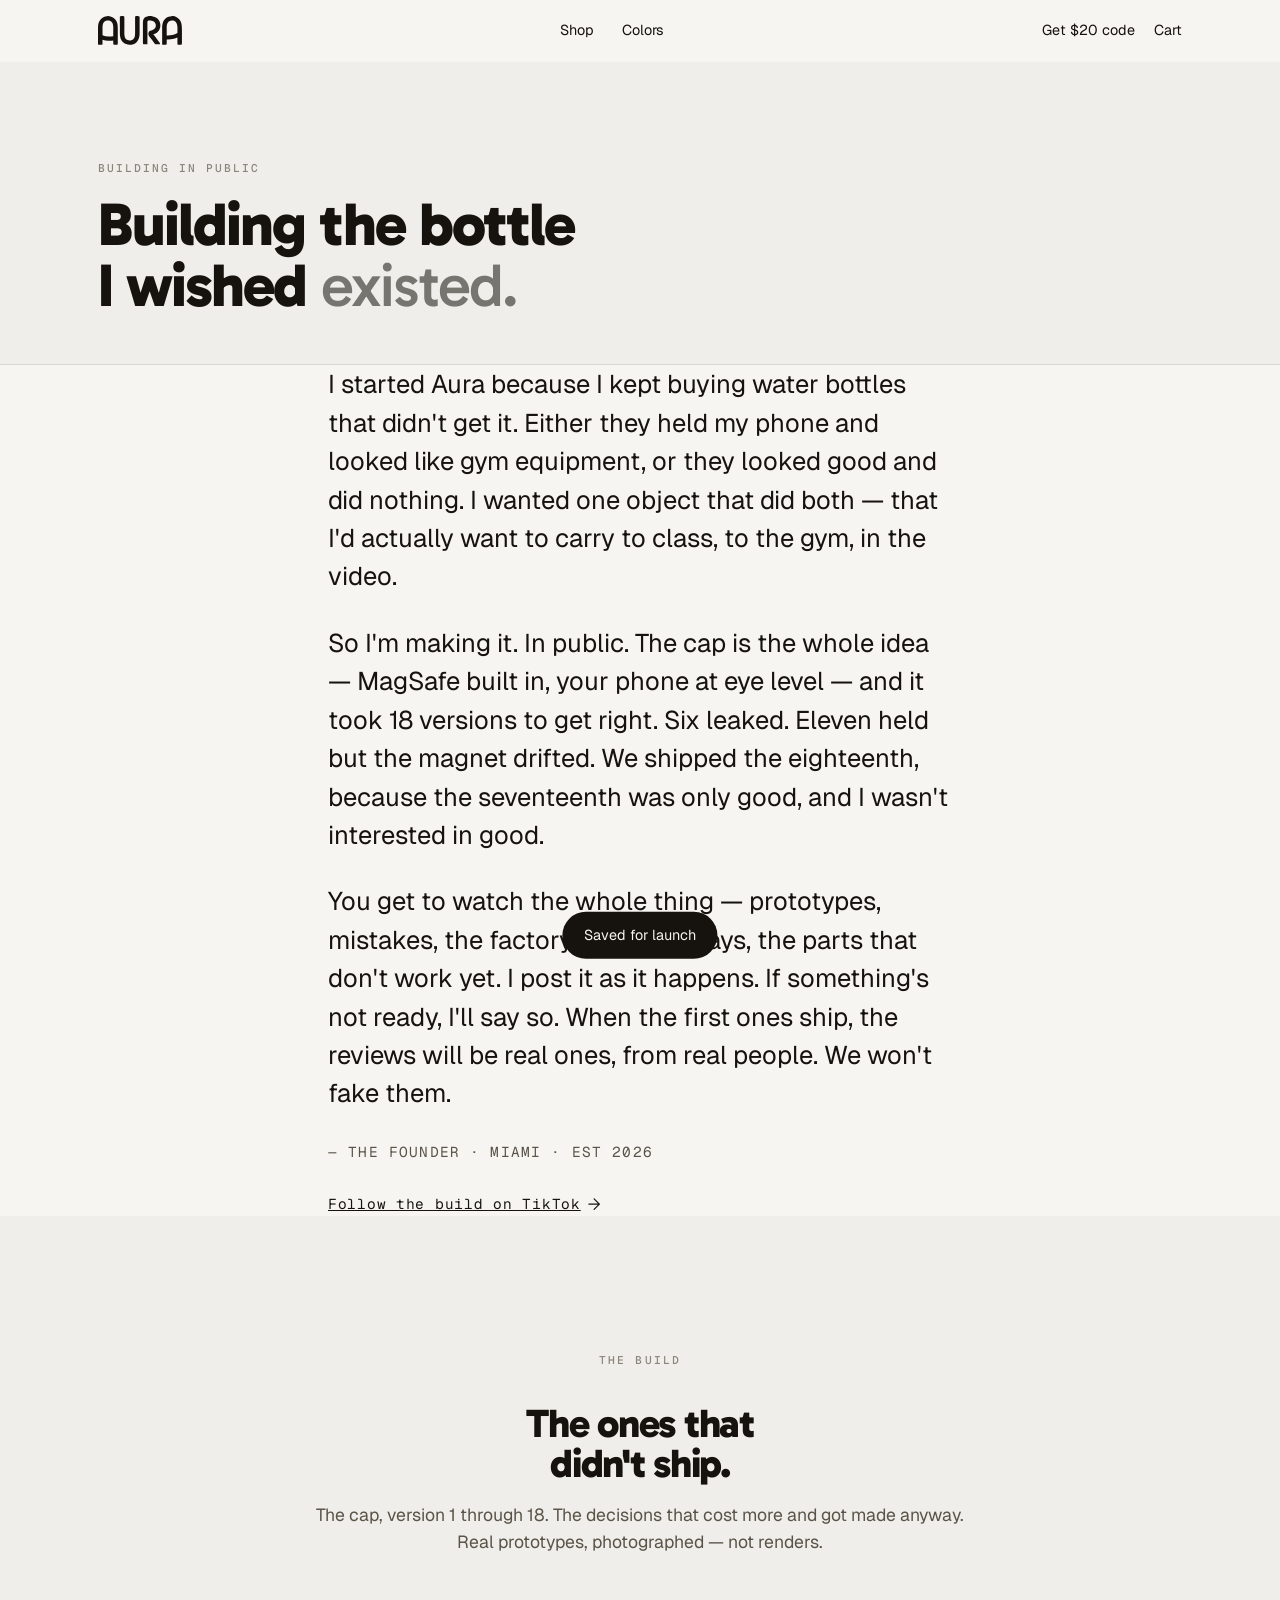
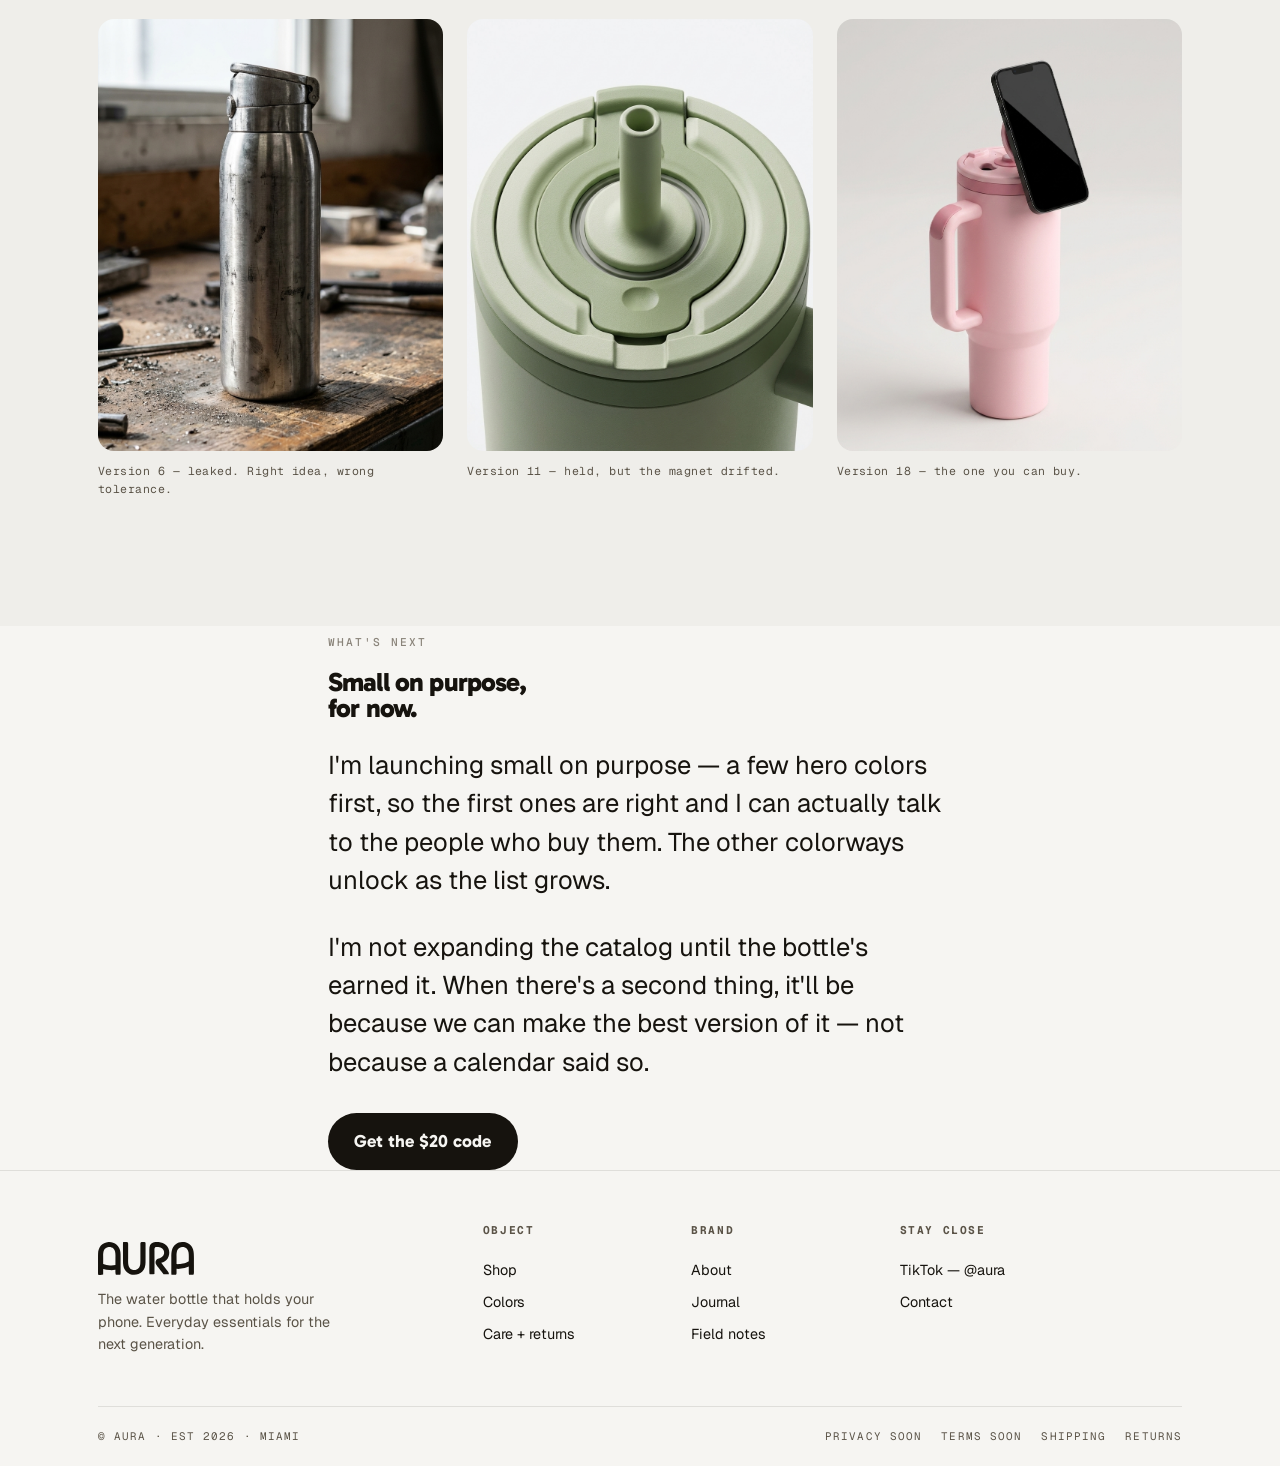
==== about.html @ 8622aeb2 "feat: redesign website for aura drop-launch" ====
<!doctype html>
<html lang="en">
<head>
  <meta charset="utf-8" />
  <meta name="viewport" content="width=device-width, initial-scale=1, viewport-fit=cover" />
  <title>Aura — Building the bottle I wished existed.</title>
  <meta name="description" content="Building Aura in public from Miami — prototypes, mistakes, factory and all. The cap took 18 versions. You get to watch it happen." />
  <link rel="preconnect" href="https://fonts.googleapis.com" />
  <link rel="preconnect" href="https://fonts.gstatic.com" crossorigin />
  <link href="https://fonts.googleapis.com/css2?family=Gabarito:wght@400;500;600;700;800;900&family=Geist:wght@300;400;500;600&family=Geist+Mono:wght@400;500&display=swap" rel="stylesheet" />
  <link rel="stylesheet" href="assets/aura.css" />
</head>
<body>

<!-- ===== NAV ===== -->
<nav class="nav" id="nav">
  <div class="wrap nav-inner">
    <button class="nav-toggle" aria-label="Open menu"><svg viewBox="0 0 24 24" fill="none" stroke="currentColor" stroke-width="1.4"><path d="M3 6h18M3 12h18M3 18h18" stroke-linecap="round"/></svg></button>
    <a href="index.html" class="logo">Aura</a>
    <div class="nav-links">
      <a href="shop.html">Shop</a>
      <a href="colors.html">Colors</a>
    </div>
    <div class="nav-utils">
      <a href="index.html#waitlist">Get $20 code</a>
      <a href="cart.html" aria-label="Cart">Cart <span class="cart-count" data-cart-count style="display:none">0</span></a>
    </div>
  </div>
</nav>
<div class="mobile-nav" id="mobileNav">
  <div class="mobile-nav-top"><a href="index.html" class="logo">Aura</a><button class="mobile-nav-close nav-toggle" aria-label="Close menu"><svg viewBox="0 0 24 24" fill="none" stroke="currentColor" stroke-width="1.4"><path d="M6 6l12 12M18 6L6 18" stroke-linecap="round"/></svg></button></div>
  <div class="mobile-nav-links"><a href="shop.html">Shop</a><a href="colors.html">Colors</a><a href="cart.html">Cart</a></div>
  <div class="mobile-nav-foot"><a href="index.html#waitlist">Get $20 code</a><a href="https://www.tiktok.com/@aura">TikTok — @aura</a><a href="about.html">Contact</a></div>
</div>

<!-- ===== HERO ===== -->
<header class="about-hero">
  <div class="wrap">
    <span class="tape">building in public</span>
    <h1 style="margin-top:1rem">Building the bottle<br>I wished <em>existed.</em></h1>
  </div>
</header>

<!-- ===== THE LETTER ===== -->
<section>
  <div class="wrap letter reveal">
    <p>I started Aura because I kept buying water bottles that didn't get it. Either they held my phone and looked like gym equipment, or they looked good and did nothing. I wanted one object that did both — that I'd actually want to carry to class, to the gym, in the video.</p>
    <p>So I'm making it. In public. The cap is the whole idea — MagSafe built in, your phone at eye level — and it took 18 versions to get right. Six leaked. Eleven held but the magnet drifted. We shipped the eighteenth, because the seventeenth was only good, and I wasn't interested in good.</p>
    <p>You get to watch the whole thing — prototypes, mistakes, the factory, the colorways, the parts that don't work yet. I post it as it happens. If something's not ready, I'll say so. When the first ones ship, the reviews will be real ones, from real people. We won't fake them.</p>
    <div class="sig">— the founder · Miami · est 2026</div>
    <div style="margin-top:1.6rem"><a class="text-link" href="https://www.tiktok.com/@aura">Follow the build on TikTok <svg class="arr" viewBox="0 0 14 14" fill="none"><path d="M1 7H13M13 7L7 1M13 7L7 13" stroke="currentColor" stroke-width="1.4" stroke-linecap="round" stroke-linejoin="round"/></svg></a></div>
  </div>
</section>

<!-- ===== THE ONES THAT DIDN'T SHIP ===== -->
<section class="object" style="background:var(--cream-2)">
  <div class="wrap">
    <span class="tape">the build</span>
    <h2>The ones that<br>didn't ship.</h2>
    <p class="obj-body">The cap, version 1 through 18. The decisions that cost more and got made anyway. Real prototypes, photographed — not renders.</p>
    <div class="object-row">
      <figure class="reveal"><img src="assets/img/prototype.png" alt="A bare-steel early Aura prototype on a workbench"><figcaption>Version 6 — leaked. Right idea, wrong tolerance.</figcaption></figure>
      <figure class="reveal"><img src="assets/img/cap.png" alt="The finished Aura cap, close up"><figcaption>Version 11 — held, but the magnet drifted.</figcaption></figure>
      <figure class="reveal"><img src="assets/img/magsafe.png" alt="A phone snapped to the finished Aura MagSafe cap"><figcaption>Version 18 — the one you can buy.</figcaption></figure>
    </div>
  </div>
</section>

<!-- ===== WHAT'S NEXT ===== -->
<section>
  <div class="wrap wrap-narrow letter reveal">
    <span class="tape">what's next</span>
    <h2 style="margin:1rem 0 1.5rem">Small on purpose,<br>for now.</h2>
    <p>I'm launching small on purpose — a few hero colors first, so the first ones are right and I can actually talk to the people who buy them. The other colorways unlock as the list grows.</p>
    <p>I'm not expanding the catalog until the bottle's earned it. When there's a second thing, it'll be because we can make the best version of it — not because a calendar said so.</p>
    <div style="margin-top:2rem"><a class="btn" href="index.html#waitlist">Get the $20 code</a></div>
  </div>
</section>

<!-- ===== FOOTER ===== -->
<footer>
  <div class="wrap">
    <div class="foot-grid">
      <div>
        <a href="index.html" class="logo">Aura</a>
        <p class="note">The water bottle that holds your phone. Everyday essentials for the next generation.</p>
      </div>
      <div class="foot-col"><h4>Object</h4><a href="shop.html">Shop</a><a href="colors.html">Colors</a><a href="shop.html#care">Care + returns</a></div>
      <div class="foot-col"><h4>Brand</h4><a href="about.html">About</a><a href="journal.html">Journal</a><a href="index.html#founder">Field notes</a></div>
      <div class="foot-col"><h4>Stay close</h4><a href="https://www.tiktok.com/@aura">TikTok — @aura</a><a href="about.html">Contact</a></div>
    </div>
    <div class="foot-bottom"><span>© Aura · EST 2026 · Miami</span><span class="links"><span>Privacy soon</span><span>Terms soon</span><a href="shop.html#care">Shipping</a><a href="shop.html#care">Returns</a></span></div>
  </div>
</footer>

<div class="toast" id="toast">Saved for launch</div>
<script src="assets/aura.js"></script>
</body>
</html>
---- assets/aura.css ----
/* ============================================================
   AURA — Full site stylesheet (on-brand rebuild)
   Gen-Z, founder-led, drop-driven hydration · MagSafe in the cap
   Miami · EST 2026 · "Everyday essentials for the next generation."
   Design system ported from the approved redesign-v2 and extended
   across Home / Shop / Colors / Journal / About / Cart.
   Base: warm-neutral premium canvas · Accents: streetwear (tape,
   stickers, mono serial tags). Clean canvas, loud product.
   ============================================================ */

:root {
  /* canvas — clean, near-white, faintly warm (Apple-calm, not cream) */
  --cream:     #F6F5F2;  /* page background — close to white, not totally white */
  --cream-2:   #EFEEEA;  /* alternating sections, cards-on-tint */
  --paper:     #FFFFFF;  /* crisp white cards */
  --ink:       #16130E;
  --ink-soft:  #5A5347;
  --ink-mute:  #8A847A;
  --line:      rgba(22,19,14,0.10);

  /* the 8 colorways (brand book) */
  --sky:    #8FC2CF;
  --coral:  #DD8170; /* Confirm coral vs clay before print; brand book also includes terracotta/clay. */
  --lavender:#C6B4D6;
  --sage:   #7A8B6F;
  --cw-cream:#E8DDC7;
  --navy:   #1F2A3A;
  --forest: #2E3A34;
  --clay:   #C4877E;

  --display: "Gabarito", system-ui, sans-serif;
  --body: "Geist", system-ui, sans-serif;
  --mono: "Geist Mono", ui-monospace, monospace;

  --s--1: clamp(0.8rem, 0.76rem + 0.2vw, 0.9rem);
  --s-0:  clamp(1rem, 0.96rem + 0.2vw, 1.1rem);
  --s-1:  clamp(1.25rem, 1.05rem + 1vw, 1.6rem);
  --s-2:  clamp(1.7rem, 1.25rem + 1.9vw, 2.5rem);
  --s-3:  clamp(2rem, 1.45rem + 2.3vw, 3.1rem);
  --s-4:  clamp(2.3rem, 1.6rem + 3vw, 3.8rem);

  --max: 1180px;
  --gut: clamp(1.25rem, 0.6rem + 3vw, 3.5rem);
  --ease: cubic-bezier(0.16, 1, 0.3, 1);
}

* { box-sizing: border-box; margin: 0; padding: 0; }
html { scroll-behavior: smooth; -webkit-font-smoothing: antialiased; }
body { font-family: var(--body); background: var(--cream); color: var(--ink); font-size: var(--s-0); line-height: 1.55; overflow-x: hidden; }
a { color: inherit; text-decoration: none; }
img { max-width: 100%; }
h1,h2,h3 { font-family: var(--display); font-weight: 800; line-height: 1.0; letter-spacing: -0.02em; }
em { font-style: normal; font-weight: 500; opacity: 0.55; }

.wrap { max-width: var(--max); margin-inline: auto; padding-inline: var(--gut); }
.wrap-narrow { max-width: 760px; }
.eyebrow { font-family: var(--mono); font-size: var(--s--1); letter-spacing: 0.16em; text-transform: uppercase; color: var(--ink-soft); }

/* logo (rounded AURA wordmark via mask) */
.logo {
  display: inline-block;
  width: 84px; height: 29px;
  color: var(--ink);
  font-size: 0;
  background-color: currentColor;
  -webkit-mask: url("img/wordmark.svg") no-repeat center / contain;
  mask: url("img/wordmark.svg") no-repeat center / contain;
}

/* buttons — pill, friendly/rounded */
.btn { display: inline-flex; align-items: center; gap: 0.6em; font-family: var(--display); font-weight: 700; font-size: var(--s-0); padding: 0.85em 1.5em; border: none; cursor: pointer; background: var(--ink); color: var(--cream); border-radius: 999px; transition: transform 0.4s var(--ease), background 0.3s; }
.btn:hover { transform: translateY(-2px); background: #2c271f; }
.btn .arr { width: 0.8em; height: 0.8em; transition: transform 0.4s var(--ease); }
.btn:hover .arr { transform: translateX(4px); }
.btn-block { width: 100%; justify-content: center; padding-block: 1.05em; }
.btn-ghost { background: transparent; color: var(--ink); border: 1.5px solid var(--ink); }
.btn-ghost:hover { background: var(--ink); color: var(--cream); }
.text-link { font-family: var(--mono); font-size: var(--s--1); letter-spacing: 0.05em; text-decoration: underline; color: var(--ink); display: inline-flex; align-items: center; gap: 0.5em; }
.text-link .arr { width: 0.85em; height: 0.85em; transition: transform 0.3s var(--ease); }
.text-link:hover .arr { transform: translateX(3px); }

/* clean mono label (Apple-style eyebrow) — replaces the old rotated "tape" */
.tape { display: inline-block; font-family: var(--mono); font-size: 0.7rem; font-weight: 500; letter-spacing: 0.18em; text-transform: uppercase; color: var(--ink-mute); }
/* over-photo chips keep a subtle pill so they stay legible */
.tape.tag, .tape.corner-tag { color: var(--ink); background: rgba(255,255,255,0.88); padding: 0.4em 0.8em; border-radius: 999px; -webkit-backdrop-filter: blur(6px); backdrop-filter: blur(6px); }
/* sticker — kept for rare brand warmth, softened to read premium */
.sticker { display: inline-block; font-family: var(--display); font-weight: 800; text-transform: uppercase; letter-spacing: 0.02em; line-height: 0.9; padding: 0.5em 0.75em; border-radius: 10px; background: var(--lavender); color: var(--ink); box-shadow: 0 6px 16px rgba(22,19,14,0.12); transform: rotate(-2deg); }

/* ===== NAV ===== */
.nav { position: sticky; top: 0; z-index: 50; background: color-mix(in srgb, var(--cream) 84%, transparent); backdrop-filter: blur(12px); border-bottom: 1px solid transparent; transition: border-color 0.4s; }
.nav.scrolled { border-color: var(--line); }
.nav-inner { display: flex; align-items: center; justify-content: space-between; padding-block: 1rem; gap: 1rem; }
.nav-links { display: flex; gap: 1.8rem; }
.nav-links a { font-size: var(--s--1); position: relative; }
.nav-links a::after { content:''; position:absolute; left:0; bottom:-4px; width:0; height:1.5px; background: var(--ink); transition: width 0.35s var(--ease); }
.nav-links a:hover::after, .nav-links a[aria-current="page"]::after { width: 100%; }
.nav-utils { display: flex; gap: 1.2rem; font-size: var(--s--1); align-items: center; }
.nav-utils a { display: inline-flex; align-items: center; gap: 0.4em; }
.nav-utils svg { width: 16px; height: 16px; display: block; }
.cart-count { font-family: var(--mono); font-variant-numeric: tabular-nums; font-size: 11px; min-width: 18px; height: 18px; padding: 0 5px; border-radius: 9px; background: var(--ink); color: var(--cream); display: inline-flex; align-items: center; justify-content: center; }
.cart-count.pop { animation: pop 0.42s var(--ease); }
@keyframes pop { 0%{transform:scale(1)} 40%{transform:scale(1.35)} 100%{transform:scale(1)} }

/* mobile nav */
.nav-toggle { display: none; background: none; border: none; cursor: pointer; color: var(--ink); }
.nav-toggle svg { width: 24px; height: 24px; }
.mobile-nav { position: fixed; inset: 0; z-index: 100; background: var(--cream); display: none; flex-direction: column; padding: 1.5rem var(--gut); }
.mobile-nav.open { display: flex; }
.mobile-nav-top { display: flex; justify-content: space-between; align-items: center; }
.mobile-nav-links { margin-top: 11vh; display: flex; flex-direction: column; gap: 0.2rem; }
.mobile-nav-links a { font-family: var(--display); font-weight: 800; font-size: 2.6rem; letter-spacing: -0.02em; padding: 0.3rem 0; }
.mobile-nav-foot { margin-top: auto; font-family: var(--mono); font-size: 0.75rem; letter-spacing: 0.1em; text-transform: uppercase; color: var(--ink-soft); display: flex; gap: 1.4rem; flex-wrap: wrap; }
@media (max-width: 760px){
  .nav-links { display: none; }
  .nav-utils .util-search { display: none; }
  .nav-toggle { display: block; }
}

/* ===== THE TUMBLER (CSS/SVG, color-driven) ===== */
.tumbler { position: relative; display: inline-block; --body: var(--sage); --lid: #6E8A5E; --shadow: #82A06F; filter: drop-shadow(0 22px 30px rgba(22,19,14,0.18)); }
.tumbler svg { display: block; width: 100%; height: 100%; }

/* ===== HERO ===== */
.hero { position: relative; padding-bottom: clamp(3rem,6vw,6rem); text-align: center; overflow: hidden; }
.arc { position: relative; height: clamp(220px, 34vw, 380px); margin-bottom: -1rem; pointer-events: none; }
.arc svg.arc-line { position: absolute; inset: 0; width: 100%; height: 100%; }
.arc .tumbler { position: absolute; bottom: 0; left: 50%; width: clamp(58px,7vw,92px); transform-origin: 50% 340px; }
.drop-pill { display: inline-flex; align-items: center; gap: 0.6em; font-family: var(--mono); font-size: var(--s--1); letter-spacing: 0.14em; text-transform: uppercase; color: var(--ink-soft); border: 1px solid var(--line); border-radius: 999px; padding: 0.5em 1em; margin-bottom: 1.4rem; }
.drop-pill .dot { width: 7px; height: 7px; border-radius: 999px; background: var(--coral); animation: pulse 1.8s ease-in-out infinite; }
@keyframes pulse { 0%,100%{opacity:1} 50%{opacity:.35} }
.hero { padding-top: clamp(2.5rem, 5vw, 4.5rem); }
.hero h1 { font-size: var(--s-4); font-weight: 800; }
.hero .lede { font-size: var(--s-0); color: var(--ink-soft); max-width: 42ch; margin: 1.2rem auto 0; line-height: 1.4; }
.hero-product { display: block; width: auto; max-width: min(620px, 90%); max-height: 56vh; height: auto; margin: clamp(2rem, 5vw, 3.5rem) auto 0; }
.waitlist { max-width: 480px; margin: 2.2rem auto 0; }
.waitlist form { display: flex; gap: 6px; background: var(--paper); border: 1px solid var(--line); border-radius: 999px; padding: 6px; box-shadow: 0 12px 30px rgba(22,19,14,0.07); }
.waitlist input { flex: 1; border: 0; background: transparent; padding: 0.85em 1.1em; font: inherit; color: var(--ink); outline: none; }
.waitlist input::placeholder { color: #9a958b; }
.waitlist button { border:0; border-radius: 999px; }
.offer { font-size: var(--s--1); color: var(--ink-soft); margin-top: 1rem; }
.offer strong { color: var(--ink); font-weight: 600; }
.cta-row { display: flex; align-items: center; justify-content: center; gap: 1.6rem; flex-wrap: wrap; margin-top: 2.2rem; }
.cta-row .text-link { text-decoration: none; }

/* generic page header (interior pages) */
.page-head { padding-block: clamp(3rem, 6vw, 5.5rem) clamp(1.5rem,3vw,2.5rem); }
.page-head h1 { font-size: var(--s-3); margin-top: 0.8rem; }
.page-head .lede { font-size: var(--s-1); color: var(--ink-soft); max-width: 48ch; margin-top: 1.2rem; line-height: 1.35; }

/* ===== MAGSAFE (dark) ===== */
.mag { background: var(--ink); color: var(--cream); padding-block: clamp(4.5rem,8vw,8rem); position: relative; overflow: hidden; }
.mag-grid { display: grid; grid-template-columns: 1.05fr 0.95fr; gap: clamp(2rem,5vw,5rem); align-items: center; }
.mag .label { font-family: var(--mono); font-size: var(--s--1); letter-spacing: 0.16em; text-transform: uppercase; color: #c7bdb1; margin-bottom: 1rem; }
.mag h2 { font-size: var(--s-2); color: var(--cream); max-width: 13ch; }
.mag p.lede { font-size: var(--s-1); color: #d8cfc4; max-width: 42ch; margin-top: 1.2rem; line-height: 1.3; }
.mag ul { list-style: none; display: grid; gap: 1rem; margin-top: 2rem; }
.mag li { display: flex; gap: 0.9rem; align-items: flex-start; color: #ece4d8; }
.mag li .m { flex: none; width: 22px; height: 22px; border-radius: 999px; border: 1px solid #4a443d; display: grid; place-items: center; font-size: 0.7rem; }
.mag li strong { font-weight: 600; color: var(--cream); }
.mag-photo { width: 100%; aspect-ratio: 1/1.05; object-fit: cover; border-radius: 28px; display: block; }
@media (max-width: 860px){ .mag-grid { grid-template-columns: 1fr; } }

/* ===== COLOR STORY ===== */
.colors { padding-block: clamp(4rem,7vw,7rem); text-align: center; }
.colors h2 { font-size: var(--s-2); }
.colors .lede { color: var(--ink-soft); max-width: 48ch; margin: 1rem auto 0; }
.color-grid { display: grid; grid-template-columns: repeat(5, 1fr); gap: clamp(0.8rem,1.6vw,1.4rem); margin-top: clamp(2.5rem,5vw,4rem); }
.cw { position: relative; }
.cw .chip { aspect-ratio: 3/4; border-radius: 18px; display: grid; place-items: center; position: relative; overflow: hidden; background: var(--cream-2); }
.cw .chip img { width: 84%; height: 84%; object-fit: contain; }
.cw .name { font-family: var(--display); font-weight: 700; margin-top: 0.7rem; font-size: var(--s-0); }
.cw .meta { font-family: var(--mono); font-size: 0.66rem; letter-spacing: 0.08em; text-transform: uppercase; color: var(--ink-soft); }
.cw.soon .chip { opacity: 0.55; }
.cw.soon .chip::after { content:'SOON'; position:absolute; font-family: var(--mono); font-size: 0.7rem; letter-spacing: 0.18em; background: var(--paper); color: var(--ink); padding: 0.3em 0.7em; border-radius: 999px; }
@media (max-width: 880px){ .color-grid { grid-template-columns: repeat(3,1fr); } }
@media (max-width: 520px){ .color-grid { grid-template-columns: repeat(2,1fr); } }

/* ===== WHY CARDS ===== */
.why { padding-block: clamp(4rem,7vw,7rem); background: var(--cream-2); }
.why h2 { font-size: var(--s-2); text-align: center; }
.why .lede { text-align: center; color: var(--ink-soft); max-width: 46ch; margin: 1rem auto clamp(2.5rem,5vw,4rem); }
.cards { display: grid; grid-template-columns: repeat(3,1fr); gap: 1.1rem; }
.card { background: var(--paper); border-radius: 18px; padding: 1.8rem; border: 1px solid var(--line); }
.card .num { font-family: var(--mono); font-size: 0.8rem; color: var(--ink-soft); letter-spacing: 0.1em; }
.card h3 { font-size: var(--s-1); margin: 1rem 0 0.5rem; }
.card p { color: var(--ink-soft); font-size: var(--s--1); }
@media (max-width: 760px){ .cards { grid-template-columns: 1fr; } }

/* ===== PROOF BAR ===== */
.proofbar { border-block: 1px solid var(--line); }
.proofbar ul { list-style: none; display: grid; grid-template-columns: repeat(5,1fr); }
.proofbar li { padding: 1.5rem 0.8rem; text-align: center; font-size: var(--s--1); border-left: 1px solid var(--line); }
.proofbar li:first-child { border-left: none; }
.proofbar li .ic { display: block; font-family: var(--display); font-weight: 900; font-size: 1.4rem; margin-bottom: 0.3rem; }
@media (max-width: 820px){ .proofbar ul { grid-template-columns: 1fr 1fr; } .proofbar li:nth-child(odd){ border-left:none; } }

/* ===== LIFESTYLE / FLOW ===== */
.flow { padding-block: clamp(4rem,7vw,7rem); }
.flow h2 { font-size: var(--s-3); max-width: 12ch; margin-bottom: clamp(2rem,4vw,3rem); }
.flow-grid { display: grid; grid-template-columns: repeat(3,1fr); gap: 1rem; }
.flow-card .scene { aspect-ratio: 3/4; border-radius: 16px; position: relative; overflow: hidden; }
.flow-card .scene .ph-img { position: absolute; inset: 0; width: 100%; height: 100%; object-fit: cover; }
.flow-card .scene .tag { position: absolute; top: 0.8rem; left: 0.8rem; z-index: 2; }
.flow-card h3 { font-size: var(--s-1); margin-top: 0.9rem; }
.flow-card p { color: var(--ink-soft); font-size: var(--s--1); margin-top: 0.2rem; }
@media (max-width: 820px){ .flow-grid { grid-template-columns: 1fr; } }

/* ===== COMMUNITY STRIP ===== */
.people-strip { padding-block: clamp(3.5rem, 6vw, 6rem); }
.people-strip h2 { font-size: var(--s-3); }
.people-row { display: grid; grid-template-columns: repeat(5, 1fr); gap: clamp(0.7rem, 1.5vw, 1.1rem); margin-top: clamp(2rem, 4vw, 3rem); }
.people-row figure { margin: 0; }
.people-row img { width: 100%; aspect-ratio: 3/4; object-fit: cover; border-radius: 14px; display: block; }
.people-row figcaption { font-family: var(--mono); font-size: 0.7rem; letter-spacing: 0.05em; color: var(--ink-soft); margin-top: 0.6rem; }
@media (max-width: 820px){ .people-row { grid-template-columns: repeat(2, 1fr); } }

/* ===== FOUNDER ===== */
.founder { padding-block: clamp(4rem,7vw,7rem); background: var(--cream-2); }
.founder-grid { display: grid; grid-template-columns: 0.85fr 1.15fr; gap: clamp(2rem,4vw,4rem); align-items: center; }
.founder-photo { aspect-ratio: 4/5; border-radius: 22px; overflow: hidden; background: var(--cream); display: grid; place-items: center; }
.founder-photo img { width: 100%; height: 100%; object-fit: cover; }
.founder-photo.placeholder { background: repeating-linear-gradient(135deg, var(--cream) 0 12px, var(--paper) 12px 24px); padding: 1.5rem; }
.founder-photo.placeholder span { font-family: var(--mono); font-size: var(--s--1); color: var(--ink-soft); text-align: center; letter-spacing: 0.04em; }
.founder blockquote { font-family: var(--display); font-weight: 700; font-size: var(--s-2); line-height: 1.12; max-width: none; letter-spacing: -0.02em; margin: 1.2rem 0 0; }
.founder .sig { font-family: var(--mono); font-size: var(--s--1); color: var(--ink-soft); margin-top: 1.5rem; letter-spacing: 0.1em; }
.founder-link { display: inline-block; margin-top: 1.2rem; font-family: var(--mono); font-size: var(--s--1); letter-spacing: 0.05em; text-decoration: underline; }
@media (max-width: 760px) { .founder-grid { grid-template-columns: 1fr; text-align: center; } .founder blockquote { margin-inline: auto; max-width: 22ch; } }

/* ===== FINAL CTA ===== */
.final { padding-block: clamp(4.5rem,8vw,8rem); text-align: center; }
.final h2 { font-size: var(--s-3); max-width: 16ch; margin: 0 auto 1rem; }
.final p { color: var(--ink-soft); margin-bottom: 0.5rem; }
.stack { list-style: none; display: inline-grid; gap: 0.6rem; text-align: left; margin: 1.6rem auto 0; }
.stack li { position: relative; padding-left: 1.9rem; font-size: var(--s-0); }
.stack li::before { content: '✓'; position: absolute; left: 0; top: -1px; font-family: var(--display); font-weight: 800; color: #6E8A5E; }
.stack-close { font-family: var(--mono); font-size: var(--s--1); color: var(--ink-soft); margin-top: 1.3rem; letter-spacing: 0.04em; }

/* ===== FOOTER ===== */
footer { border-top: 1px solid var(--line); }
.foot-grid { display: grid; grid-template-columns: 2fr 1fr 1fr 1.6fr; gap: 2rem; padding-block: 3.2rem; }
.foot-grid .logo { width: 96px; height: 33px; }
.foot-grid p.note { color: var(--ink-soft); font-size: var(--s--1); max-width: 24ch; margin-top: 0.8rem; }
.foot-col h4 { font-family: var(--mono); font-size: 0.7rem; letter-spacing: 0.14em; text-transform: uppercase; color: var(--ink-soft); margin-bottom: 0.9rem; }
.foot-col a { display: block; font-size: var(--s--1); padding: 0.3rem 0; }
.foot-news { display: flex; gap: 4px; margin-bottom: 0.8rem; }
.foot-news input { flex: 1; border: 1px solid var(--line); border-radius: 999px; padding: 0.5em 0.9em; font: inherit; background: var(--paper); }
.foot-news button { border: 0; background: var(--ink); color: var(--cream); border-radius: 999px; width: 40px; cursor: pointer; }
.foot-bottom { display: flex; justify-content: space-between; padding-block: 1.3rem; border-top: 1px solid var(--line); font-family: var(--mono); font-size: 0.68rem; letter-spacing: 0.1em; text-transform: uppercase; color: var(--ink-soft); }
.foot-bottom .links { display: flex; gap: 1.2rem; flex-wrap: wrap; }
@media (max-width: 760px){ .foot-grid { grid-template-columns: 1fr 1fr; } }

/* ============================================================
   PRODUCT PAGE (PDP)
   ============================================================ */
.pdp { display: grid; grid-template-columns: 1.1fr 0.9fr; gap: clamp(2rem,5vw,4.5rem); padding-top: 2.5rem; align-items: start; }
@media (max-width: 920px){ .pdp { grid-template-columns: 1fr; } }
.gallery .main { background: var(--cream-2); border-radius: 22px; aspect-ratio: 4/5; display: grid; place-items: center; position: relative; overflow: hidden; }
.gallery .main .corner-tag { position: absolute; top: 1rem; left: 1rem; z-index: 2; }
.gallery .main img { width: 92%; height: 92%; object-fit: contain; transition: opacity 0.3s var(--ease); }

.buy { position: sticky; top: 88px; }
.buy h1 { font-size: var(--s-3); }
.buy .sub { color: var(--ink-soft); font-size: var(--s-1); margin-top: 0.3rem; }
.scarcity { margin-top: 1.4rem; }
.scarcity .row { display: flex; justify-content: space-between; font-family: var(--mono); font-size: var(--s--1); letter-spacing: 0.06em; text-transform: uppercase; color: var(--ink-soft); margin-bottom: 0.5rem; }
.opt { margin-top: 1.8rem; }
.opt .eyebrow { display: block; margin-bottom: 0.7rem; }
.sizes { display: grid; grid-template-columns: 1fr 1fr; gap: 0.6rem; }
.size { border: 1.5px solid var(--line); border-radius: 14px; padding: 0.9rem 1rem; cursor: pointer; background: transparent; text-align: left; transition: border-color 0.2s, background 0.2s; }
.size:hover { border-color: var(--ink-soft); }
.size.sel { border-color: var(--ink); background: var(--paper); }
.size .nm { font-family: var(--display); font-weight: 700; font-size: var(--s-1); display: block; }
.size .meta { font-family: var(--mono); font-size: var(--s--1); color: var(--ink-soft); }
.swatches { display: flex; gap: 0.7rem; flex-wrap: wrap; }
.swatch { width: 40px; height: 40px; border-radius: 50%; cursor: pointer; border: 1px solid var(--line); transition: transform 0.2s var(--ease); position: relative; padding: 0; }
.swatch:hover { transform: scale(1.08); }
.swatch.sel { box-shadow: 0 0 0 2px var(--cream), 0 0 0 3.5px var(--ink); }
.swatch-name { font-family: var(--mono); font-size: var(--s--1); color: var(--ink-soft); margin-top: 0.7rem; letter-spacing: 0.05em; }
.price { font-family: var(--display); font-weight: 900; font-size: var(--s-2); margin-top: 1.8rem; }
.price small { display: block; font-family: var(--body); font-weight: 500; font-size: var(--s--1); color: var(--ink-soft); margin-top: 0.3rem; }
.buy .btn { margin-top: 1.3rem; }
.assure { display: flex; flex-wrap: wrap; gap: 0.9rem; font-family: var(--mono); font-size: 0.7rem; color: var(--ink-soft); margin-top: 1rem; letter-spacing: 0.04em; }
.assure span::before { content: '· '; } .assure span:first-child::before { content: ''; }
.fineprint { font-family: var(--mono); font-size: var(--s--1); color: var(--ink-soft); margin-top: 0.9rem; letter-spacing: 0.03em; }

.section { padding-block: clamp(3.5rem,6vw,6rem); }
.section h2 { font-size: var(--s-2); max-width: 16ch; }

/* compatibility */
.compat-grid { display: grid; grid-template-columns: repeat(3,1fr); gap: 1.2rem; margin-top: clamp(2rem,4vw,3rem); }
.compat-card { border: 1px solid var(--line); border-radius: 16px; padding: 1.7rem; background: var(--paper); }
.compat-card .ph { width: 44px; height: 74px; border-radius: 9px; border: 2px solid var(--ink); margin-bottom: 1.1rem; position: relative; }
.compat-card .ph::after { content:''; position:absolute; top:6px; left:50%; transform:translateX(-50%); width:13px; height:3px; border-radius:2px; background: var(--ink); }
.compat-card h3 { font-size: var(--s-1); }
.compat-card p { color: var(--ink-soft); font-size: var(--s--1); margin-top: 0.4rem; }
.fine { font-family: var(--mono); font-size: var(--s--1); color: var(--ink-soft); margin-top: 1.6rem; }

/* spec block */
.specs { max-width: 800px; }
.spec-row { display: grid; grid-template-columns: 0.8fr 1.5fr; gap: 1rem; padding: 1.3rem 0; border-top: 1px solid var(--line); }
.spec-row:last-child { border-bottom: 1px solid var(--line); }
.spec-row .k { font-family: var(--display); font-weight: 700; font-size: var(--s-1); }
.spec-row .v { color: var(--ink-soft); align-self: center; }
@media (max-width: 680px){ .spec-row { grid-template-columns: 1fr; gap: 0.3rem; } .compat-grid { grid-template-columns: 1fr; } }

/* build-story block (replaces reviews until real reviews exist) */
.reviews { background: var(--cream-2); }

/* Apple-style feature moments (PDP) */
.feature { padding-block: clamp(4rem, 8vw, 8rem); text-align: center; }
.feature .wrap { display: flex; flex-direction: column; align-items: center; }
.feature img { width: 100%; max-width: 460px; height: auto; border-radius: 24px; display: block; margin-bottom: clamp(2rem, 4vw, 3rem); box-shadow: 0 24px 60px rgba(22,19,14,0.10); }
.feature h2 { font-size: var(--s-3); max-width: 14ch; margin: 0 auto 1rem; }
.feature p { color: var(--ink-soft); max-width: 42ch; margin: 0 auto; font-size: var(--s-1); line-height: 1.35; }
.feature.alt { background: var(--cream-2); }

/* premium object section */
.object { padding-block: clamp(4rem, 7vw, 7rem); }
.object h2 { font-size: var(--s-2); margin-top: 1rem; max-width: 16ch; }
.object .obj-body { color: var(--ink-soft); max-width: 56ch; margin-top: 1.1rem; font-size: var(--s-0); }
.object-row { display: grid; grid-template-columns: repeat(3, 1fr); gap: 1rem; margin-top: clamp(2rem, 4vw, 3rem); }
.object-row figure { margin: 0; }
.object-row img { width: 100%; aspect-ratio: 4/5; object-fit: cover; border-radius: 16px; display: block; }
.object-row figcaption { font-family: var(--mono); font-size: 0.72rem; letter-spacing: 0.04em; color: var(--ink-soft); margin-top: 0.7rem; }
@media (max-width: 760px) { .object-row { grid-template-columns: 1fr; } }

/* faq */
.q { border-top: 1px solid var(--line); }
.q:last-child { border-bottom: 1px solid var(--line); }
.q button { width: 100%; background: none; border: none; cursor: pointer; text-align: left; display: flex; justify-content: space-between; align-items: center; gap: 1rem; padding: 1.3rem 0; font-family: var(--display); font-weight: 700; font-size: var(--s-1); color: var(--ink); }
.q .sign { font-weight: 400; font-size: 1.5rem; transition: transform 0.4s var(--ease); flex: none; }
.q.open .sign { transform: rotate(45deg); }
.q .ans { display: grid; grid-template-rows: 0fr; transition: grid-template-rows 0.45s var(--ease); }
.q.open .ans { grid-template-rows: 1fr; }
.q .ans > div { overflow: hidden; }
.q .ans p { color: var(--ink-soft); padding-bottom: 1.3rem; max-width: 62ch; }

/* sticky buy bar */
.buybar { position: fixed; left: 0; right: 0; bottom: 0; z-index: 60; background: color-mix(in srgb, var(--paper) 92%, transparent); backdrop-filter: blur(12px); border-top: 1px solid var(--line); transform: translateY(120%); transition: transform 0.5s var(--ease); }
.buybar.show { transform: translateY(0); }
.buybar-inner { display: flex; align-items: center; justify-content: space-between; padding-block: 0.8rem; gap: 1rem; }
.buybar-left { display: flex; align-items: center; gap: 0.9rem; }
.buybar-thumb { width: 44px; height: 56px; border-radius: 10px; background: var(--cream-2); display: grid; place-items: center; overflow: hidden; }
.buybar-thumb img { width: 90%; height: 90%; object-fit: contain; }
.buybar .nm { font-family: var(--display); font-weight: 700; font-size: var(--s--1); }
.buybar .pr { font-family: var(--mono); font-size: var(--s--1); color: var(--ink-soft); }

/* ============================================================
   COLORS PAGE
   ============================================================ */
.drop-list { margin-top: clamp(2rem,4vw,3rem); border-top: 1px solid var(--line); max-width: 720px; }
.drop-row { display: grid; grid-template-columns: 1fr 1.4fr auto; gap: 1rem; align-items: center; padding: 1.1rem 0; border-bottom: 1px solid var(--line); font-family: var(--mono); font-size: var(--s--1); letter-spacing: 0.04em; color: var(--ink-soft); }
.drop-row .status { text-align: right; text-transform: uppercase; font-size: 0.66rem; letter-spacing: 0.14em; color: var(--ink-mute); }
.drop-row .status.live { color: #6E8A5E; }
.color-essay-grid { display: grid; grid-template-columns: repeat(2,1fr); gap: clamp(1.5rem,3vw,2.5rem); margin-top: clamp(2.5rem,5vw,4rem); }
.color-essay-card { background: var(--paper); border: 1px solid var(--line); border-radius: 20px; overflow: hidden; }
.color-essay-card .visual { aspect-ratio: 4/3; background: var(--cream-2); display: grid; place-items: center; overflow: hidden; }
.color-essay-card .visual img { width: 72%; height: 88%; object-fit: contain; }
.color-essay-card .body { padding: 1.5rem 1.6rem 1.8rem; }
.color-essay-card .num { font-family: var(--mono); font-size: 0.66rem; letter-spacing: 0.14em; text-transform: uppercase; color: var(--ink-soft); }
.color-essay-card h2 { font-size: var(--s-2); margin: 0.5rem 0 0.6rem; max-width: none; }
.color-essay-card p { color: var(--ink-soft); font-size: var(--s--1); margin-bottom: 1.1rem; }
.color-essay-card.soon .visual { background: repeating-linear-gradient(135deg, var(--cream-2) 0 14px, var(--cream) 14px 28px); }
.color-essay-card.soon .visual::after { content:'?'; font-family: var(--display); font-weight: 900; font-size: 3rem; color: var(--ink-mute); }
@media (max-width: 720px){ .color-essay-grid { grid-template-columns: 1fr; } .drop-row { grid-template-columns: 1fr auto; } .drop-row .span2 { display:none; } }

/* ============================================================
   JOURNAL
   ============================================================ */
.journal-list { margin-top: clamp(2rem,4vw,3rem); border-top: 1px solid var(--line); }
.jrow { display: grid; grid-template-columns: 240px 1fr; gap: clamp(1.5rem,4vw,3rem); padding: clamp(1.6rem,3vw,2.6rem) 0; border-bottom: 1px solid var(--line); align-items: center; }
.jrow-img { aspect-ratio: 4/3; border-radius: 14px; overflow: hidden; background: var(--cream-2); }
.jrow-img img { width: 100%; height: 100%; object-fit: cover; }
.jrow-meta { font-family: var(--mono); font-size: 0.7rem; letter-spacing: 0.12em; text-transform: uppercase; color: var(--ink-soft); }
.jrow-title { font-family: var(--display); font-weight: 800; font-size: var(--s-2); line-height: 1.05; margin: 0.6rem 0; letter-spacing: -0.02em; }
.jrow-excerpt { color: var(--ink-soft); font-size: var(--s--1); max-width: 56ch; }
.jrow.soon { opacity: 0.55; }
@media (max-width: 680px){ .jrow { grid-template-columns: 1fr; } }

/* article */
.article { max-width: 680px; margin: 0 auto; padding: clamp(2.5rem,5vw,4.5rem) var(--gut); }
.article-meta { font-family: var(--mono); font-size: 0.75rem; letter-spacing: 0.1em; text-transform: uppercase; color: var(--ink-soft); margin-bottom: 1.2rem; }
.article h1 { font-size: var(--s-3); line-height: 1.04; margin-bottom: 1.5rem; }
.article-hero { width: 100%; border-radius: 18px; margin-bottom: clamp(1.5rem,3vw,2.5rem); display: block; }
.article-body { font-size: var(--s-1); line-height: 1.6; color: var(--ink); }
.article-body p { margin-bottom: 1.2em; }
.article-body h2 { font-size: var(--s-2); margin: 1.4em 0 0.5em; max-width: none; }
.article-body blockquote { border-left: 3px solid var(--sage); padding-left: 1.3rem; margin: 1.4em 0; font-family: var(--display); font-weight: 700; color: var(--ink); }

/* ============================================================
   ABOUT
   ============================================================ */
.about-hero { padding-block: clamp(3.5rem,7vw,6rem) clamp(2rem,4vw,3rem); background: var(--cream-2); border-bottom: 1px solid var(--line); }
.about-hero h1 { font-size: var(--s-4); max-width: 16ch; }
.letter { max-width: 720px; margin: 0 auto; }
.letter p { font-size: var(--s-1); line-height: 1.5; margin-bottom: 1.1em; }
.letter .sig { font-family: var(--mono); font-size: var(--s--1); letter-spacing: 0.08em; color: var(--ink-soft); text-transform: uppercase; margin-top: 0.5rem; }

/* ============================================================
   CART
   ============================================================ */
.cart-grid { display: grid; grid-template-columns: 1.6fr 1fr; gap: clamp(2rem,5vw,4rem); align-items: start; margin-top: clamp(2rem,4vw,3rem); }
.cart-line { display: grid; grid-template-columns: 72px 1fr auto; gap: 1.2rem; padding: 1.4rem 0; border-bottom: 1px solid var(--line); align-items: center; }
.cart-line-thumb { aspect-ratio: 4/5; border-radius: 12px; background: var(--cream-2); display: grid; place-items: center; overflow: hidden; }
.cart-line-thumb img { width: 88%; height: 88%; object-fit: contain; }
.cart-line-name { font-family: var(--display); font-weight: 700; font-size: var(--s-1); }
.cart-line-variant { font-family: var(--mono); font-size: var(--s--1); letter-spacing: 0.04em; color: var(--ink-soft); margin-top: 0.3rem; }
.qty { display: inline-flex; align-items: center; gap: 0.9rem; margin-top: 0.7rem; border: 1px solid var(--line); border-radius: 999px; padding: 0.2rem 0.8rem; }
.qty button { background: none; border: none; cursor: pointer; font-size: 1.1rem; color: var(--ink-soft); line-height: 1; }
.qty span { font-family: var(--mono); font-size: var(--s--1); min-width: 16px; text-align: center; }
.cart-line-price { font-family: var(--display); font-weight: 700; font-size: var(--s-1); }
.cart-remove { display: block; font-family: var(--mono); font-size: 0.66rem; letter-spacing: 0.08em; text-transform: uppercase; color: var(--ink-soft); margin-top: 0.7rem; background: none; border: none; cursor: pointer; text-decoration: underline; }
.cart-summary { background: var(--paper); border: 1px solid var(--line); border-radius: 18px; padding: 1.8rem; position: sticky; top: 96px; }
.cart-summary-row { display: flex; justify-content: space-between; font-size: var(--s--1); padding: 0.6rem 0; color: var(--ink-soft); }
.cart-summary-total { display: flex; justify-content: space-between; font-family: var(--display); font-weight: 800; font-size: var(--s-1); padding: 1rem 0; border-top: 1px solid var(--line); margin-top: 0.5rem; }
.cart-assure { font-family: var(--mono); font-size: 0.7rem; letter-spacing: 0.04em; color: var(--ink-soft); margin: 1rem 0 1.4rem; }
.cart-upsell { margin-top: 1.6rem; border-top: 1px solid var(--line); padding-top: 1.4rem; }
.cart-upsell-label { font-family: var(--mono); font-size: 0.7rem; letter-spacing: 0.14em; text-transform: uppercase; color: var(--ink-soft); margin-bottom: 0.9rem; }
.cart-upsell-item { display: flex; justify-content: space-between; align-items: center; gap: 1rem; font-size: var(--s--1); }
.cart-empty { text-align: center; padding: clamp(3rem,8vw,7rem) 0; }
.cart-empty h2 { margin: 0 auto 1rem; font-size: var(--s-2); }
.cart-empty p { color: var(--ink-soft); max-width: 42ch; margin: 0 auto 2rem; }
@media (max-width: 820px){ .cart-grid { grid-template-columns: 1fr; } .cart-summary { position: static; } }

/* ============================================================
   STAY-CLOSE / NEWSLETTER (shared)
   ============================================================ */
.success { display: none; background: var(--paper); border: 1px solid var(--line); border-radius: 16px; padding: 1.3rem 1.5rem; max-width: 480px; margin: 1rem auto 0; text-align: center; }
.success.show { display: block; }
.success h3 { font-family: var(--display); font-weight: 800; font-size: var(--s-1); }
.success p { color: var(--ink-soft); font-size: var(--s--1); margin-top: 0.3rem; }
.form-success { display: none; max-width: 480px; margin: 1rem auto 0; padding: 1.3rem 1.5rem; border: 1px solid var(--line); background: var(--paper); border-radius: 16px; font-family: var(--display); font-weight: 600; font-size: var(--s-0); line-height: 1.4; }
.form-success.show { display: block; }

/* ============================================================
   REVEAL / MOTION / FLAG
   ============================================================ */
.reveal { opacity: 0; transform: translateY(22px); transition: opacity 0.85s var(--ease), transform 0.85s var(--ease); }
.reveal.in { opacity: 1; transform: none; }
.toast { position: fixed; bottom: 1.25rem; left: 50%; transform: translateX(-50%) translateY(calc(100% + 2rem)); background: var(--ink); color: var(--cream); padding: 0.85em 1.5em; border-radius: 999px; font-size: var(--s--1); z-index: 100; transition: transform 0.5s var(--ease); }
.toast.show { transform: translateX(-50%) translateY(0); }
@media (prefers-reduced-motion: reduce){
  *, *::before, *::after { animation: none !important; transition: none !important; }
  .reveal { opacity:1; transform:none; }
  html { scroll-behavior:auto; }
}

/* ============================================================
   APPLE-STYLE REFINEMENT PASS
   Dramatic whitespace, larger imagery, centered "chapters",
   tighter type, less chrome. (Additive overrides — keep last.)
   ============================================================ */

/* tighter, more refined large type */
h1, h2, h3 { letter-spacing: -0.032em; }

/* generous chapter rhythm — the biggest Apple lever is air */
.mag, .object, .colors, .why, .flow, .people-strip, .founder,
.final, .feature, .section { padding-block: clamp(5.5rem, 10vw, 10rem); }

/* HERO — more air, bigger product */
.hero { padding-top: clamp(3rem, 6vw, 5rem); padding-bottom: clamp(4rem, 7vw, 6.5rem); }
.hero-product { max-width: min(720px, 92%); max-height: 62vh; margin-top: clamp(3rem, 6vw, 5rem); }

/* THE OBJECT — centered chapter, larger frames */
.object { text-align: center; }
.object h2, .object .obj-body { margin-inline: auto; }
.object .tape { display: inline-block; margin-bottom: 1.1rem; }
.object-row { gap: clamp(1rem, 2vw, 1.5rem); margin-top: clamp(2.8rem, 5vw, 4rem); }
.object-row figcaption { text-align: left; }

/* MAGSAFE — softer, larger photo */
.mag-photo { border-radius: 30px; }

/* FEATURE moments (PDP) — larger imagery, bigger statements */
.feature img { max-width: min(560px, 92%); }
.feature h2 { font-size: var(--s-3); }

/* PROOF BAR — drop the ad-hoc glyphs; clean spec row reads more premium */
.proofbar li .ic { display: none; }
.proofbar li { padding-block: 1.6rem; color: var(--ink-soft); letter-spacing: 0.01em; }

/* WHY cards — borderless, soft, Apple-clean */
.why .cards { gap: clamp(1rem, 2vw, 1.5rem); }
.card { border: none; background: var(--paper); box-shadow: 0 1px 2px rgba(22,19,14,0.04), 0 12px 30px rgba(22,19,14,0.05); padding: 2.2rem; border-radius: 22px; }

/* section ledes a touch wider/centered where the section is centered */
.colors .lede, .why .lede { max-width: 46ch; }

/* PDP gallery — a bit more presence */
.gallery .main { border-radius: 26px; }

/* ============================================================
   DROP / WAITLIST REVAMP
   Shopify-friendly home sections: no fragile scripts, modular blocks.
   ============================================================ */
.sr-only {
  position: absolute;
  width: 1px;
  height: 1px;
  padding: 0;
  margin: -1px;
  overflow: hidden;
  clip: rect(0, 0, 0, 0);
  white-space: nowrap;
  border: 0;
}

.hero-drop {
  text-align: left;
  min-height: calc(100svh - 62px);
  display: flex;
  align-items: center;
  padding-block: clamp(1rem, 3vh, 2.25rem);
  background:
    linear-gradient(135deg, rgba(221,129,112,0.13), transparent 32%),
    linear-gradient(315deg, rgba(143,194,207,0.16), transparent 36%),
    var(--cream);
}

.hero-shell {
  display: grid;
  grid-template-columns: minmax(0, 0.92fr) minmax(320px, 1.08fr);
  gap: clamp(1.5rem, 3.5vw, 4rem);
  align-items: center;
}

.hero-copy {
  min-width: 0;
}

.hero-drop h1 {
  font-size: clamp(3.2rem, 5.8vw, 5.6rem);
  line-height: 0.9;
  max-width: 8.4ch;
  text-wrap: balance;
}

.hero-drop .lede {
  margin: 0.9rem 0 0;
  max-width: 43ch;
  font-size: clamp(1rem, 0.6vw + 0.9rem, 1.25rem);
  line-height: 1.34;
}

.hero-links {
  display: flex;
  align-items: center;
  gap: 1.2rem;
  flex-wrap: wrap;
  margin-top: 0.8rem;
}

.hero-art {
  position: relative;
  min-width: 0;
  background: color-mix(in srgb, var(--paper) 76%, var(--cream));
  border: 1px solid var(--line);
  border-radius: clamp(22px, 3vw, 36px);
  height: min(70svh, 600px);
  min-height: 480px;
  max-height: 600px;
  display: grid;
  place-items: center;
  overflow: hidden;
  box-shadow: 0 30px 90px rgba(22,19,14,0.10);
}

.hero-art::before {
  content: '';
  position: absolute;
  inset: 8%;
  border: 1px solid rgba(22,19,14,0.08);
  border-radius: 999px;
  transform: rotate(-18deg);
}

.hero-art::after {
  content: 'FIRST 500';
  position: absolute;
  right: clamp(1rem, 3vw, 2rem);
  bottom: clamp(1rem, 3vw, 2rem);
  font-family: var(--mono);
  font-size: clamp(0.7rem, 0.6vw + 0.55rem, 0.92rem);
  letter-spacing: 0.18em;
  color: var(--ink-soft);
  writing-mode: vertical-rl;
}

.hero-art .hero-product {
  position: relative;
  z-index: 1;
  width: min(100%, 640px);
  max-width: none;
  max-height: none;
  margin: 0;
  transform: scale(1.02);
}

.tag-drop {
  position: absolute;
  top: clamp(1rem, 3vw, 2rem);
  left: clamp(1rem, 3vw, 2rem);
  z-index: 2;
}

.hero-badges {
  position: absolute;
  left: clamp(1rem, 3vw, 2rem);
  right: clamp(1rem, 3vw, 2rem);
  bottom: clamp(1rem, 3vw, 2rem);
  z-index: 2;
  display: flex;
  gap: 0.55rem;
  flex-wrap: wrap;
}

.hero-badges span {
  display: inline-flex;
  align-items: center;
  min-height: 34px;
  padding: 0.45rem 0.75rem;
  border-radius: 999px;
  background: rgba(246,245,242,0.88);
  border: 1px solid rgba(22,19,14,0.08);
  color: var(--ink);
  font-family: var(--mono);
  font-size: 0.68rem;
  letter-spacing: 0.08em;
  text-transform: uppercase;
  -webkit-backdrop-filter: blur(10px);
  backdrop-filter: blur(10px);
}

.waitlist {
  max-width: 560px;
  margin: clamp(1rem, 2vh, 1.4rem) 0 0;
}

.waitlist form {
  display: flex;
  align-items: stretch;
  gap: 8px;
  background: var(--paper);
  border: 1px solid rgba(22,19,14,0.14);
  border-radius: 999px;
  padding: 7px;
  box-shadow: 0 18px 45px rgba(22,19,14,0.10);
}

.waitlist input {
  min-width: 0;
  flex: 1;
  border: 0;
  background: transparent;
  padding: 0.9em 1.1em;
  font: inherit;
  color: var(--ink);
  outline: none;
}

.waitlist button {
  white-space: nowrap;
  border: 0;
}

.waitlist .form-success {
  margin-inline: 0;
  max-width: 560px;
  border-radius: 18px;
  background: color-mix(in srgb, var(--sage) 14%, var(--paper));
}

.offer {
  max-width: 52ch;
}

.founder-photo.build-photo {
  position: relative;
  margin: 0;
  background: var(--paper);
  display: block;
}

.founder-photo.build-photo img {
  display: block;
  width: 100%;
  height: 100%;
  object-fit: cover;
}

.founder-photo.build-photo figcaption {
  position: absolute;
  left: 1rem;
  right: 1rem;
  bottom: 1rem;
  padding: 0.75rem 0.9rem;
  border-radius: 12px;
  background: rgba(246,245,242,0.88);
  color: var(--ink);
  font-family: var(--mono);
  font-size: 0.68rem;
  line-height: 1.35;
  letter-spacing: 0.05em;
  text-transform: uppercase;
  -webkit-backdrop-filter: blur(10px);
  backdrop-filter: blur(10px);
}

.final .btn[href="#waitlist"] {
  background: var(--coral);
  color: var(--ink);
}

.foot-bottom .links span {
  display: inline-block;
}

@media (min-width: 921px) and (max-height: 820px) {
  .nav-inner {
    padding-block: 0.65rem;
  }

  .hero-drop {
    min-height: calc(100svh - 48px);
    padding-block: 1rem;
  }

  .hero-shell {
    grid-template-columns: minmax(0, 0.88fr) minmax(300px, 1fr);
    gap: clamp(1.25rem, 3vw, 3.25rem);
  }

  .drop-pill {
    margin-bottom: 0.75rem;
    padding: 0.42em 0.85em;
  }

  .hero-drop h1 {
    font-size: clamp(3rem, 5.4vw, 5rem);
  }

  .hero-drop .lede {
    margin-top: 0.75rem;
    max-width: 38ch;
    font-size: 1.08rem;
  }

  .waitlist {
    max-width: 510px;
    margin-top: 0.9rem;
  }

  .waitlist form {
    padding: 5px;
  }

  .waitlist input {
    padding: 0.72em 1em;
  }

  .waitlist button {
    padding: 0.72em 1.18em;
  }

  .offer {
    margin-top: 0.55rem;
  }

  .hero-links {
    margin-top: 0.65rem;
  }

  .hero-art {
    height: min(68svh, 560px);
    min-height: 460px;
  }

  .hero-badges {
    bottom: 1.2rem;
  }
}

@media (max-width: 920px) {
  .hero-shell {
    grid-template-columns: 1fr;
  }

  .hero-drop {
    text-align: center;
    min-height: auto;
    display: block;
    padding-block: clamp(2rem, 7vw, 4rem) clamp(3rem, 8vw, 5rem);
  }

  .hero-drop h1,
  .hero-drop .lede,
  .waitlist,
  .offer {
    margin-inline: auto;
  }

  .hero-links,
  .hero-badges {
    justify-content: center;
  }

  .hero-art {
    height: auto;
    min-height: auto;
    max-height: none;
    aspect-ratio: 4 / 5;
  }
}

@media (max-width: 560px) {
  html,
  body {
    max-width: 100%;
    overflow-x: hidden;
  }

  .wrap {
    padding-inline: clamp(1rem, 5vw, 1.35rem);
  }

  .hero-drop {
    padding-top: 2rem;
  }

  .hero-copy {
    width: min(100%, 18rem);
    margin-inline: auto;
    overflow: visible;
  }

  .hero-drop h1 {
    font-size: clamp(2.8rem, 13vw, 3.45rem);
    line-height: 0.92;
    max-width: 100%;
  }

  .hero-drop .lede {
    width: 100%;
    max-width: 100%;
    font-size: 1rem;
  }

  .drop-pill {
    width: 100%;
    max-width: 100%;
    justify-content: center;
    white-space: normal;
    text-align: center;
    line-height: 1.2;
  }

  .waitlist form {
    display: grid;
    grid-template-columns: 1fr;
    border-radius: 24px;
    padding: 8px;
  }

  .waitlist {
    width: 100%;
  }

  .waitlist input,
  .waitlist button {
    width: 100%;
  }

  .offer {
    max-width: 100%;
    font-size: 0.82rem;
  }

  .hero-links {
    display: grid;
    justify-items: center;
    gap: 0.75rem;
  }

  .hero-links .text-link {
    max-width: 100%;
    white-space: normal;
    text-align: center;
  }

  .hero-art {
    width: 100%;
    aspect-ratio: 3 / 4;
    border-radius: 24px;
  }

  .hero-art .hero-product {
    width: 118%;
    max-width: none;
    transform: translateY(2%) scale(1.02);
  }

  .hero-badges {
    display: none;
  }

  .founder-grid {
    text-align: left;
  }

  .founder blockquote {
    max-width: none;
  }
}

@media (max-width: 760px) {
  .nav-inner {
    position: relative;
    justify-content: center;
  }

  .nav-inner .nav-toggle {
    position: absolute;
    left: var(--gut);
  }

  .nav-utils {
    display: none;
  }
}
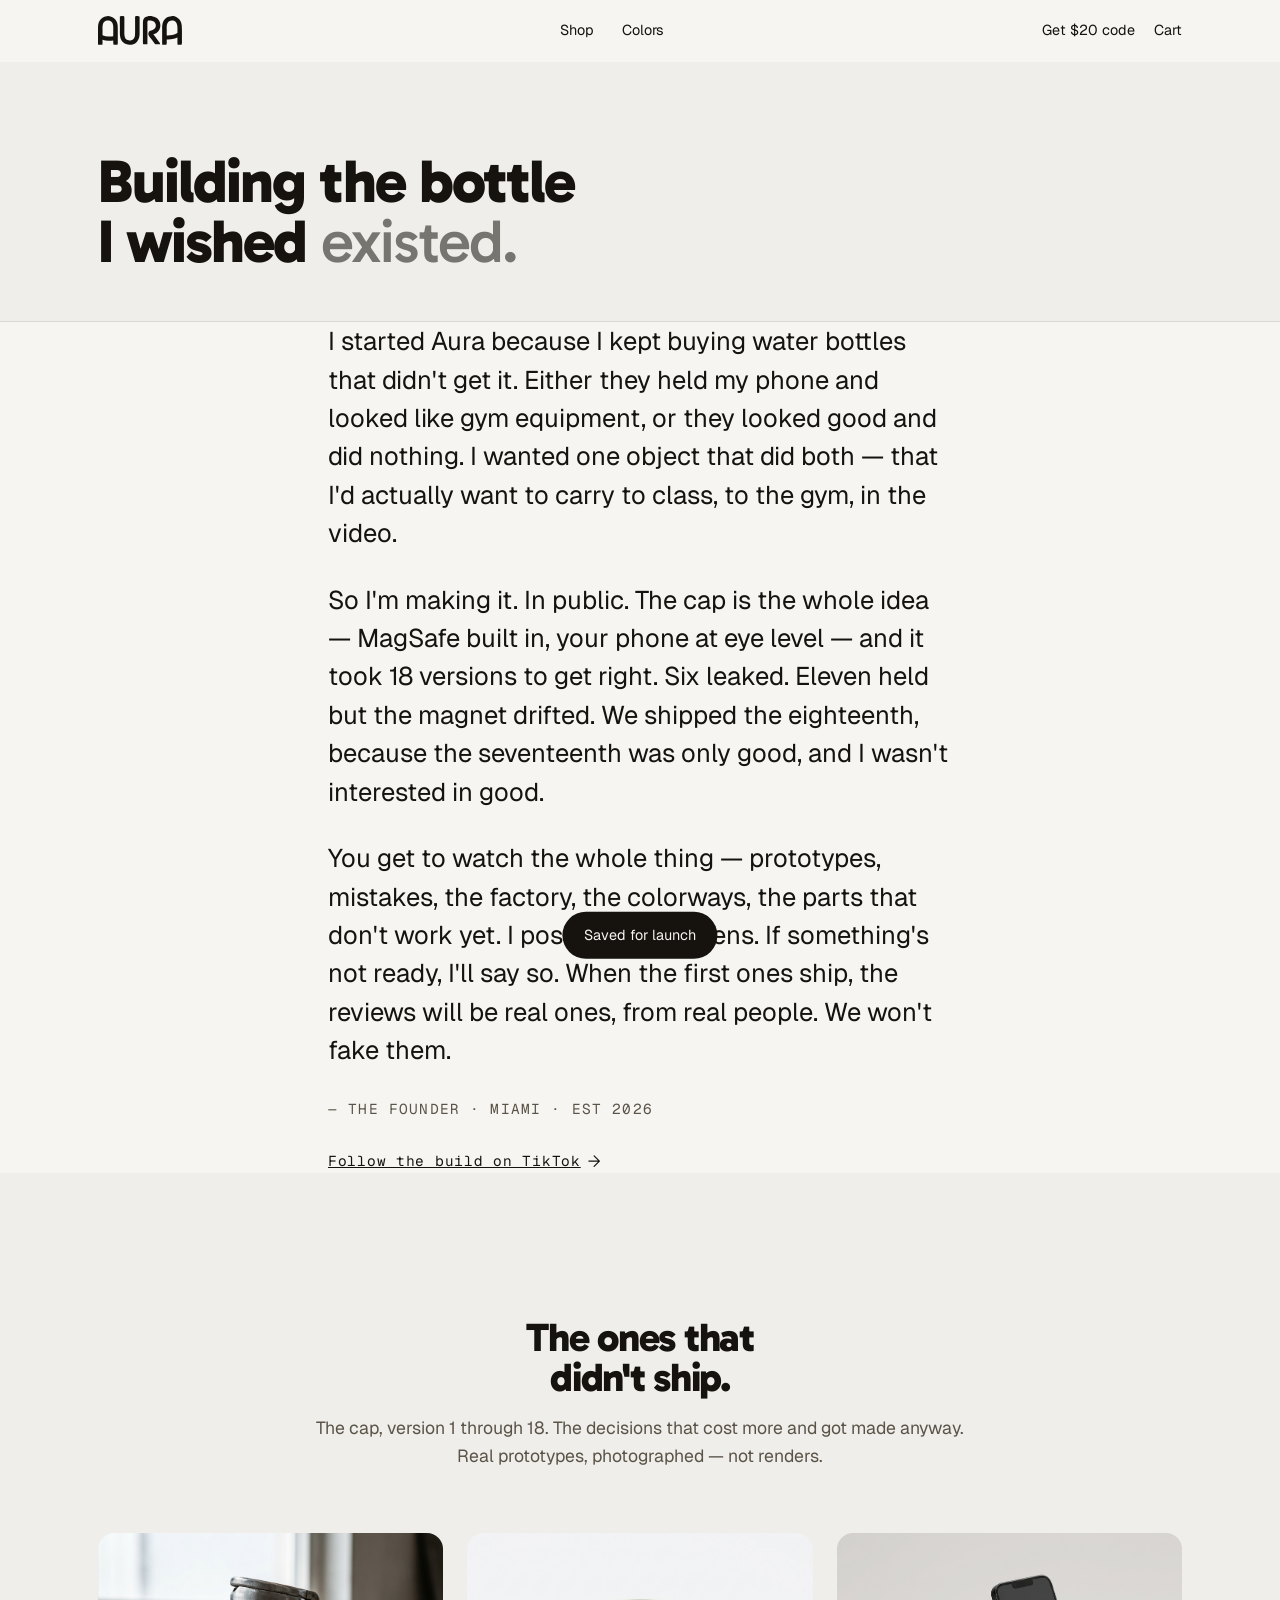
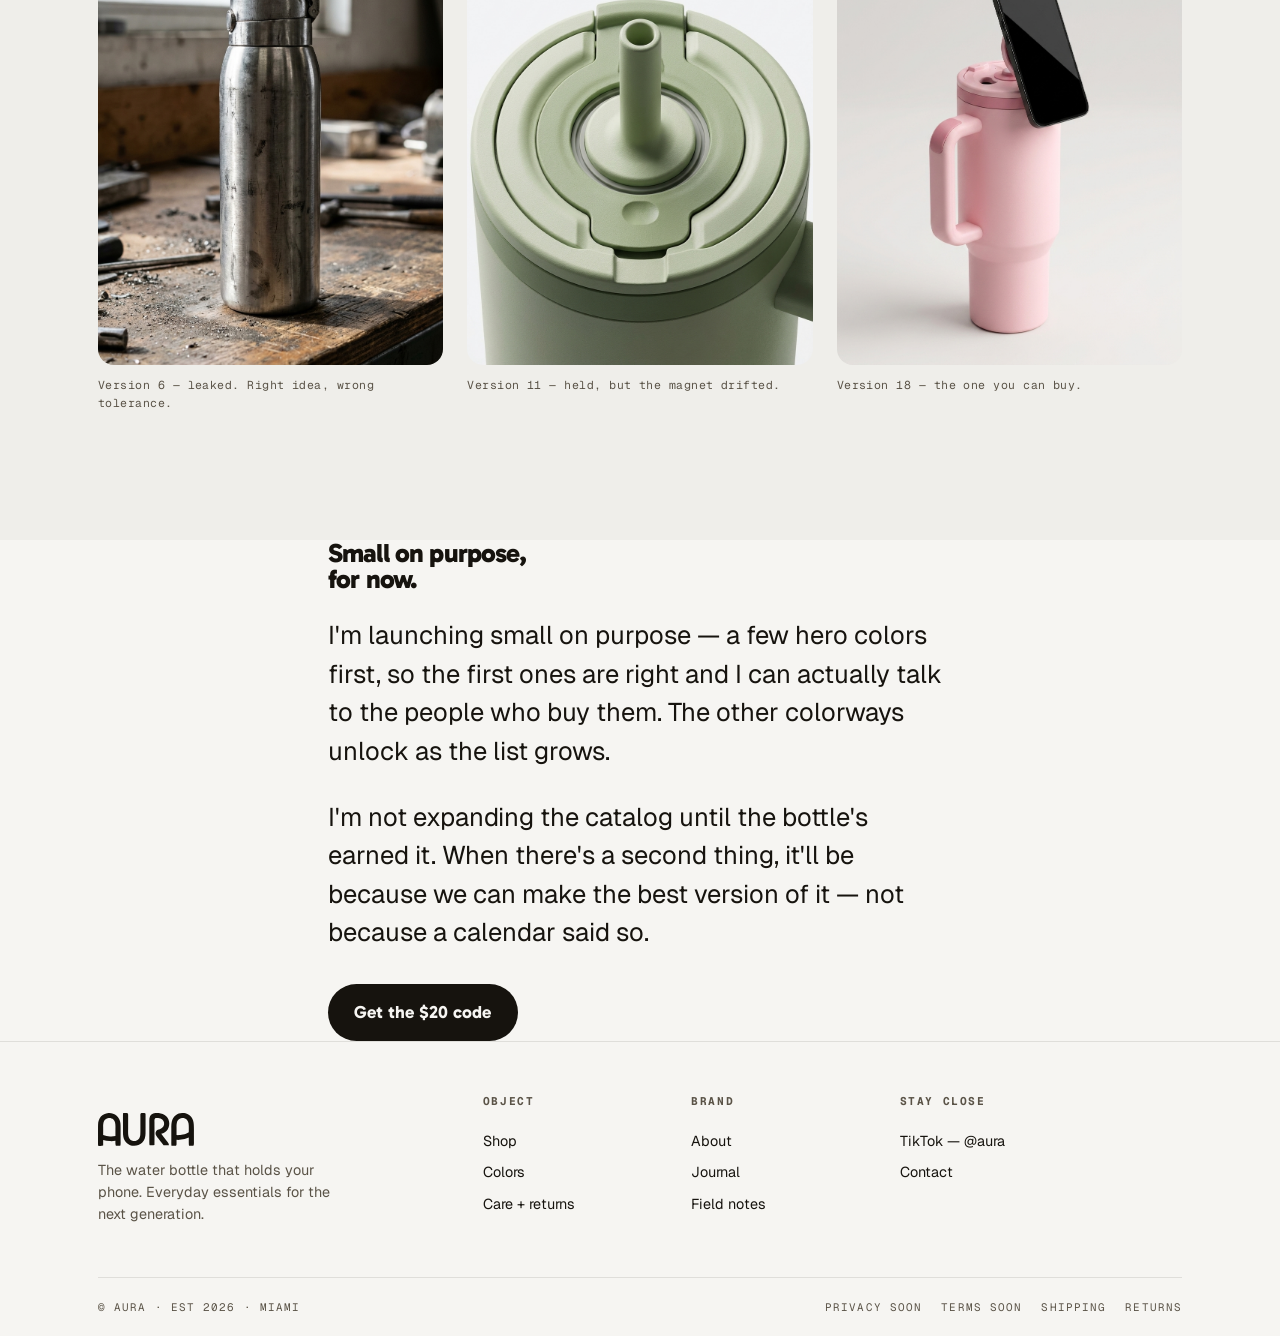
==== commit c1970b29: "feat: update website design and replace hero section with transparent product images" ====
--- a/about.html
+++ b/about.html
@@ -36,8 +36,7 @@
 <!-- ===== HERO ===== -->
 <header class="about-hero">
   <div class="wrap">
-    <span class="tape">building in public</span>
-    <h1 style="margin-top:1rem">Building the bottle<br>I wished <em>existed.</em></h1>
+    <h1>Building the bottle<br>I wished <em>existed.</em></h1>
   </div>
 </header>
 
@@ -55,7 +54,6 @@
 <!-- ===== THE ONES THAT DIDN'T SHIP ===== -->
 <section class="object" style="background:var(--cream-2)">
   <div class="wrap">
-    <span class="tape">the build</span>
     <h2>The ones that<br>didn't ship.</h2>
     <p class="obj-body">The cap, version 1 through 18. The decisions that cost more and got made anyway. Real prototypes, photographed — not renders.</p>
     <div class="object-row">
@@ -69,8 +67,7 @@
 <!-- ===== WHAT'S NEXT ===== -->
 <section>
   <div class="wrap wrap-narrow letter reveal">
-    <span class="tape">what's next</span>
-    <h2 style="margin:1rem 0 1.5rem">Small on purpose,<br>for now.</h2>
+    <h2 style="margin:0 0 1.5rem">Small on purpose,<br>for now.</h2>
     <p>I'm launching small on purpose — a few hero colors first, so the first ones are right and I can actually talk to the people who buy them. The other colorways unlock as the list grows.</p>
     <p>I'm not expanding the catalog until the bottle's earned it. When there's a second thing, it'll be because we can make the best version of it — not because a calendar said so.</p>
     <div style="margin-top:2rem"><a class="btn" href="index.html#waitlist">Get the $20 code</a></div>
--- a/assets/aura.css
+++ b/assets/aura.css
@@ -125,7 +125,7 @@
 .arc { position: relative; height: clamp(220px, 34vw, 380px); margin-bottom: -1rem; pointer-events: none; }
 .arc svg.arc-line { position: absolute; inset: 0; width: 100%; height: 100%; }
 .arc .tumbler { position: absolute; bottom: 0; left: 50%; width: clamp(58px,7vw,92px); transform-origin: 50% 340px; }
-.drop-pill { display: inline-flex; align-items: center; gap: 0.6em; font-family: var(--mono); font-size: var(--s--1); letter-spacing: 0.14em; text-transform: uppercase; color: var(--ink-soft); border: 1px solid var(--line); border-radius: 999px; padding: 0.5em 1em; margin-bottom: 1.4rem; }
+.drop-pill { display: inline-flex; align-items: center; gap: 0.5em; font-family: var(--body); font-weight: 500; font-size: var(--s--1); letter-spacing: -0.01em; color: var(--ink-soft); border: 1px solid var(--line); border-radius: 999px; padding: 0.45em 0.9em; margin-bottom: 1.4rem; text-transform: none; }
 .drop-pill .dot { width: 7px; height: 7px; border-radius: 999px; background: var(--coral); animation: pulse 1.8s ease-in-out infinite; }
 @keyframes pulse { 0%,100%{opacity:1} 50%{opacity:.35} }
 .hero { padding-top: clamp(2.5rem, 5vw, 4.5rem); }
@@ -554,37 +554,25 @@
 .hero-art {
   position: relative;
   min-width: 0;
-  background: color-mix(in srgb, var(--paper) 76%, var(--cream));
-  border: 1px solid var(--line);
-  border-radius: clamp(22px, 3vw, 36px);
+  background: transparent;
+  border: none;
+  border-radius: 0;
   height: min(70svh, 600px);
   min-height: 480px;
   max-height: 600px;
   display: grid;
   place-items: center;
-  overflow: hidden;
-  box-shadow: 0 30px 90px rgba(22,19,14,0.10);
+  overflow: visible;
+  box-shadow: none;
+  isolation: isolate;
 }
 
 .hero-art::before {
-  content: '';
-  position: absolute;
-  inset: 8%;
-  border: 1px solid rgba(22,19,14,0.08);
-  border-radius: 999px;
-  transform: rotate(-18deg);
+  display: none;
 }
 
 .hero-art::after {
-  content: 'FIRST 500';
-  position: absolute;
-  right: clamp(1rem, 3vw, 2rem);
-  bottom: clamp(1rem, 3vw, 2rem);
-  font-family: var(--mono);
-  font-size: clamp(0.7rem, 0.6vw + 0.55rem, 0.92rem);
-  letter-spacing: 0.18em;
-  color: var(--ink-soft);
-  writing-mode: vertical-rl;
+  display: none;
 }
 
 .hero-art .hero-product {
@@ -595,6 +583,67 @@
   max-height: none;
   margin: 0;
   transform: scale(1.02);
+  mix-blend-mode: multiply;
+}
+
+.hero-product-scene {
+  position: relative;
+  width: min(108%, 700px);
+  height: 100%;
+  min-height: 480px;
+  contain: layout paint;
+}
+
+.hero-bottle {
+  --float-x: 0px;
+  --float-y: 0px;
+  --tilt: 0deg;
+  --hover-y: 0px;
+  position: absolute;
+  left: var(--left);
+  bottom: var(--bottom);
+  z-index: var(--z);
+  width: var(--w);
+  max-width: none;
+  height: auto;
+  transform:
+    translate3d(calc(-50% + var(--float-x)), calc(var(--float-y) + var(--hover-y)), 0)
+    rotate(calc(var(--r) + var(--tilt)))
+    scale(var(--s));
+  transform-origin: center bottom;
+  will-change: transform;
+  transition: transform 0.7s var(--ease);
+}
+
+.hero-bottle:hover {
+  --hover-y: -18px;
+}
+
+.hero-bottle-flex-blue {
+  --left: 18%;
+  --bottom: 1%;
+  --w: 25%;
+  --r: -3deg;
+  --s: 0.96;
+  --z: 2;
+}
+
+.hero-bottle-flow-matcha {
+  --left: 50%;
+  --bottom: 0%;
+  --w: 36%;
+  --r: -1deg;
+  --s: 1;
+  --z: 4;
+}
+
+.hero-bottle-flex-pink {
+  --left: 82%;
+  --bottom: 1%;
+  --w: 25%;
+  --r: 3deg;
+  --s: 0.94;
+  --z: 3;
 }
 
 .tag-drop {
@@ -602,34 +651,6 @@
   top: clamp(1rem, 3vw, 2rem);
   left: clamp(1rem, 3vw, 2rem);
   z-index: 2;
-}
-
-.hero-badges {
-  position: absolute;
-  left: clamp(1rem, 3vw, 2rem);
-  right: clamp(1rem, 3vw, 2rem);
-  bottom: clamp(1rem, 3vw, 2rem);
-  z-index: 2;
-  display: flex;
-  gap: 0.55rem;
-  flex-wrap: wrap;
-}
-
-.hero-badges span {
-  display: inline-flex;
-  align-items: center;
-  min-height: 34px;
-  padding: 0.45rem 0.75rem;
-  border-radius: 999px;
-  background: rgba(246,245,242,0.88);
-  border: 1px solid rgba(22,19,14,0.08);
-  color: var(--ink);
-  font-family: var(--mono);
-  font-size: 0.68rem;
-  letter-spacing: 0.08em;
-  text-transform: uppercase;
-  -webkit-backdrop-filter: blur(10px);
-  backdrop-filter: blur(10px);
 }
 
 .waitlist {
@@ -776,9 +797,10 @@
     min-height: 460px;
   }
 
-  .hero-badges {
-    bottom: 1.2rem;
-  }
+  .hero-product-scene {
+    min-height: 460px;
+  }
+
 }
 
 @media (max-width: 920px) {
@@ -800,8 +822,7 @@
     margin-inline: auto;
   }
 
-  .hero-links,
-  .hero-badges {
+  .hero-links {
     justify-content: center;
   }
 
@@ -810,6 +831,27 @@
     min-height: auto;
     max-height: none;
     aspect-ratio: 4 / 5;
+  }
+
+  .hero-product-scene {
+    width: min(100%, 560px);
+    height: 100%;
+    min-height: auto;
+  }
+
+  .hero-bottle-flex-blue {
+    --left: 18%;
+    --w: 26%;
+  }
+
+  .hero-bottle-flow-matcha {
+    --left: 50%;
+    --w: 38%;
+  }
+
+  .hero-bottle-flex-pink {
+    --left: 82%;
+    --w: 26%;
   }
 }
 
@@ -892,6 +934,7 @@
     width: 100%;
     aspect-ratio: 3 / 4;
     border-radius: 24px;
+    margin-top: -0.4rem;
   }
 
   .hero-art .hero-product {
@@ -900,8 +943,29 @@
     transform: translateY(2%) scale(1.02);
   }
 
-  .hero-badges {
-    display: none;
+  .hero-product-scene {
+    width: 112%;
+  }
+
+  .hero-bottle-flex-blue {
+    --left: 17%;
+    --bottom: 2%;
+    --w: 31%;
+    --s: 0.93;
+  }
+
+  .hero-bottle-flow-matcha {
+    --left: 50%;
+    --bottom: 0%;
+    --w: 43%;
+    --s: 0.96;
+  }
+
+  .hero-bottle-flex-pink {
+    --left: 83%;
+    --bottom: 2%;
+    --w: 31%;
+    --s: 0.91;
   }
 
   .founder-grid {
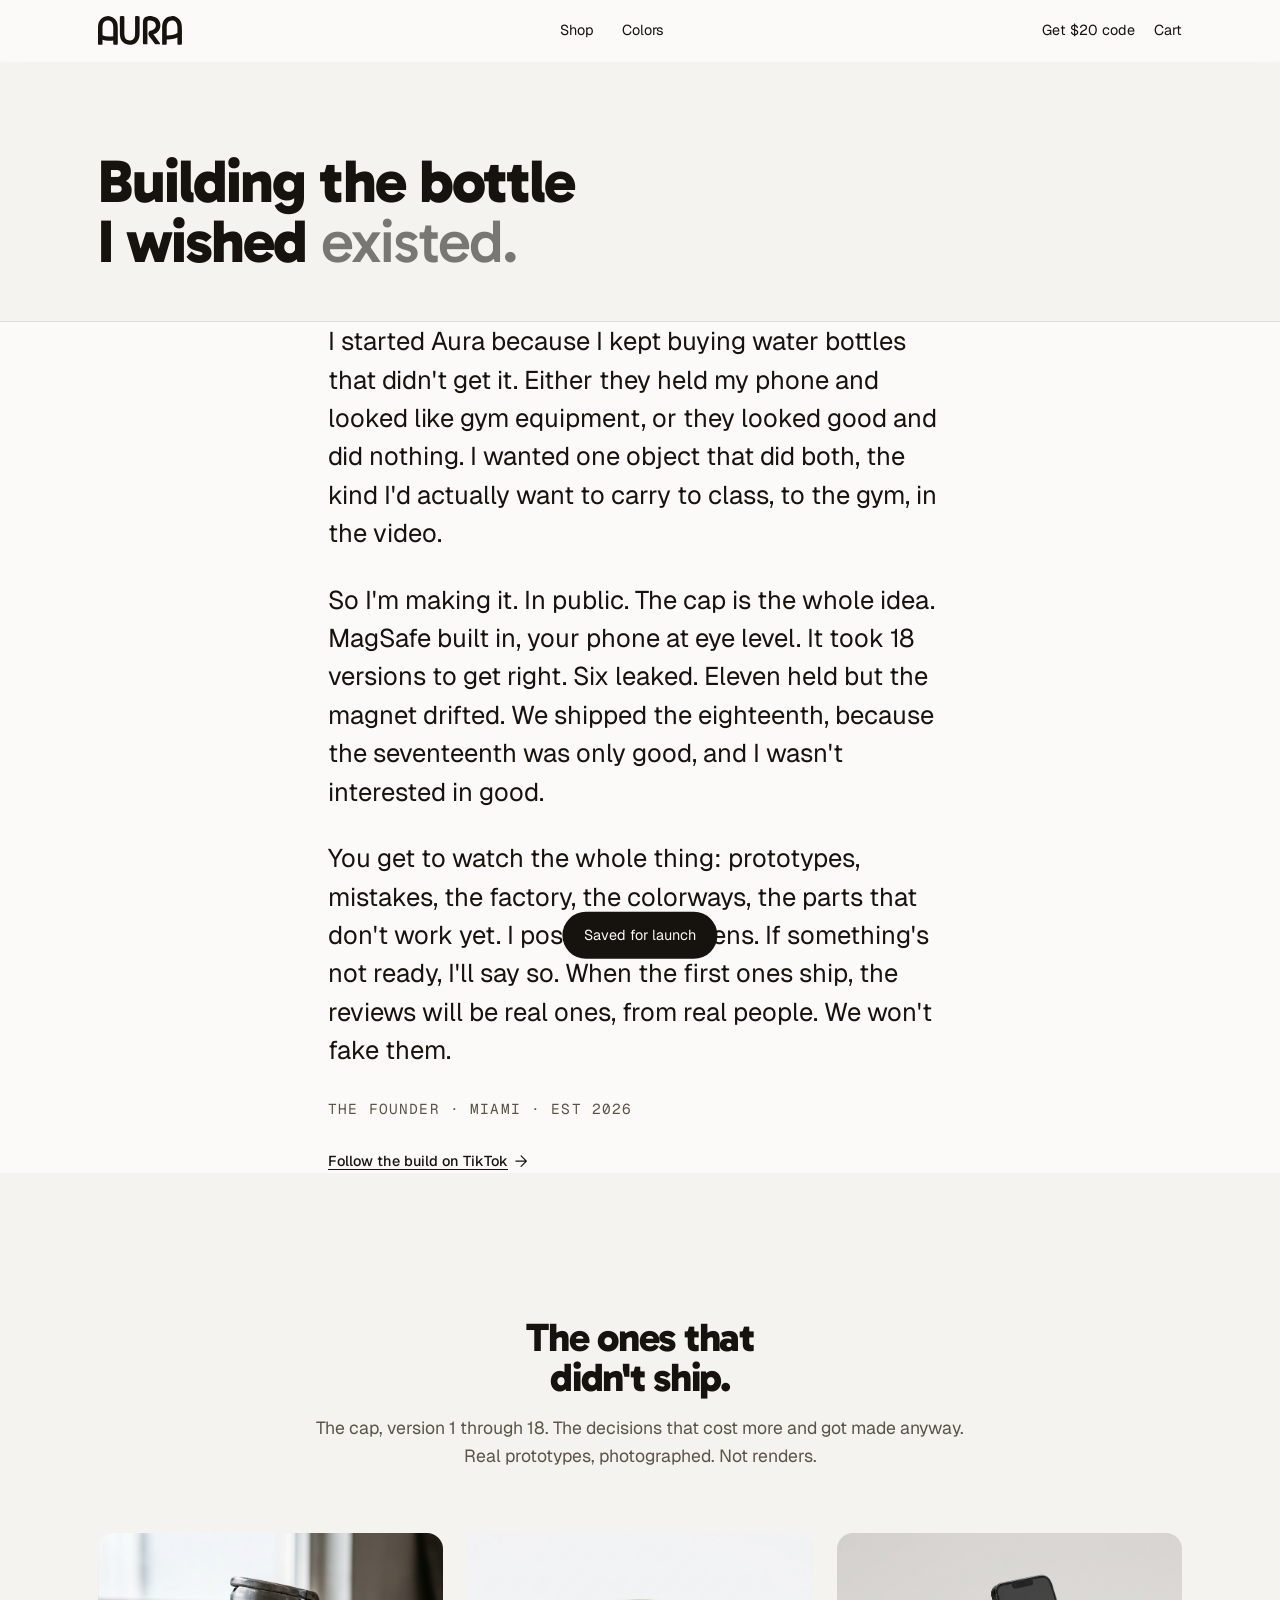
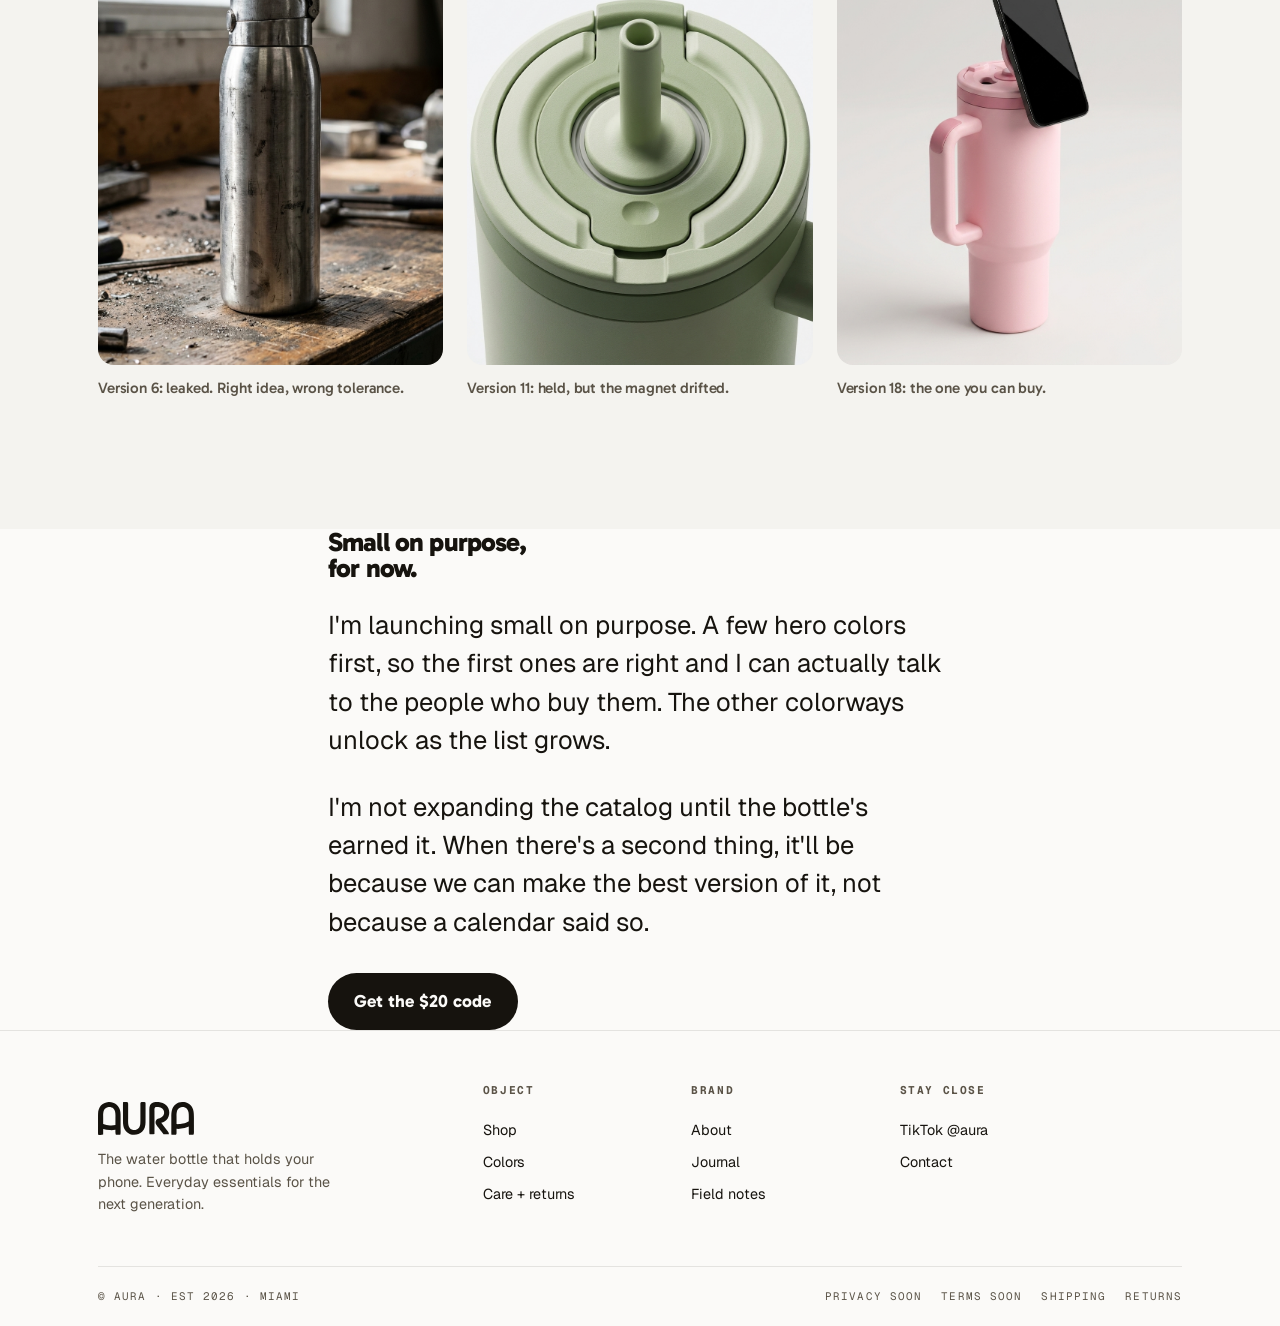
==== commit 11d104e8: "feat: design and layout refinements from local workspace" ====
--- a/about.html
+++ b/about.html
@@ -3,8 +3,8 @@
 <head>
   <meta charset="utf-8" />
   <meta name="viewport" content="width=device-width, initial-scale=1, viewport-fit=cover" />
-  <title>Aura — Building the bottle I wished existed.</title>
-  <meta name="description" content="Building Aura in public from Miami — prototypes, mistakes, factory and all. The cap took 18 versions. You get to watch it happen." />
+  <title>Aura · Building the bottle I wished existed.</title>
+  <meta name="description" content="Building Aura in public from Miami: prototypes, mistakes, factory and all. The cap took 18 versions. You get to watch it happen." />
   <link rel="preconnect" href="https://fonts.googleapis.com" />
   <link rel="preconnect" href="https://fonts.gstatic.com" crossorigin />
   <link href="https://fonts.googleapis.com/css2?family=Gabarito:wght@400;500;600;700;800;900&family=Geist:wght@300;400;500;600&family=Geist+Mono:wght@400;500&display=swap" rel="stylesheet" />
@@ -30,7 +30,7 @@
 <div class="mobile-nav" id="mobileNav">
   <div class="mobile-nav-top"><a href="index.html" class="logo">Aura</a><button class="mobile-nav-close nav-toggle" aria-label="Close menu"><svg viewBox="0 0 24 24" fill="none" stroke="currentColor" stroke-width="1.4"><path d="M6 6l12 12M18 6L6 18" stroke-linecap="round"/></svg></button></div>
   <div class="mobile-nav-links"><a href="shop.html">Shop</a><a href="colors.html">Colors</a><a href="cart.html">Cart</a></div>
-  <div class="mobile-nav-foot"><a href="index.html#waitlist">Get $20 code</a><a href="https://www.tiktok.com/@aura">TikTok — @aura</a><a href="about.html">Contact</a></div>
+  <div class="mobile-nav-foot"><a href="index.html#waitlist">Get $20 code</a><a href="https://www.tiktok.com/@aura">TikTok @aura</a><a href="about.html">Contact</a></div>
 </div>
 
 <!-- ===== HERO ===== -->
@@ -43,10 +43,10 @@
 <!-- ===== THE LETTER ===== -->
 <section>
   <div class="wrap letter reveal">
-    <p>I started Aura because I kept buying water bottles that didn't get it. Either they held my phone and looked like gym equipment, or they looked good and did nothing. I wanted one object that did both — that I'd actually want to carry to class, to the gym, in the video.</p>
-    <p>So I'm making it. In public. The cap is the whole idea — MagSafe built in, your phone at eye level — and it took 18 versions to get right. Six leaked. Eleven held but the magnet drifted. We shipped the eighteenth, because the seventeenth was only good, and I wasn't interested in good.</p>
-    <p>You get to watch the whole thing — prototypes, mistakes, the factory, the colorways, the parts that don't work yet. I post it as it happens. If something's not ready, I'll say so. When the first ones ship, the reviews will be real ones, from real people. We won't fake them.</p>
-    <div class="sig">— the founder · Miami · est 2026</div>
+    <p>I started Aura because I kept buying water bottles that didn't get it. Either they held my phone and looked like gym equipment, or they looked good and did nothing. I wanted one object that did both, the kind I'd actually want to carry to class, to the gym, in the video.</p>
+    <p>So I'm making it. In public. The cap is the whole idea. MagSafe built in, your phone at eye level. It took 18 versions to get right. Six leaked. Eleven held but the magnet drifted. We shipped the eighteenth, because the seventeenth was only good, and I wasn't interested in good.</p>
+    <p>You get to watch the whole thing: prototypes, mistakes, the factory, the colorways, the parts that don't work yet. I post it as it happens. If something's not ready, I'll say so. When the first ones ship, the reviews will be real ones, from real people. We won't fake them.</p>
+    <div class="sig">the founder · Miami · est 2026</div>
     <div style="margin-top:1.6rem"><a class="text-link" href="https://www.tiktok.com/@aura">Follow the build on TikTok <svg class="arr" viewBox="0 0 14 14" fill="none"><path d="M1 7H13M13 7L7 1M13 7L7 13" stroke="currentColor" stroke-width="1.4" stroke-linecap="round" stroke-linejoin="round"/></svg></a></div>
   </div>
 </section>
@@ -55,11 +55,11 @@
 <section class="object" style="background:var(--cream-2)">
   <div class="wrap">
     <h2>The ones that<br>didn't ship.</h2>
-    <p class="obj-body">The cap, version 1 through 18. The decisions that cost more and got made anyway. Real prototypes, photographed — not renders.</p>
+    <p class="obj-body">The cap, version 1 through 18. The decisions that cost more and got made anyway. Real prototypes, photographed. Not renders.</p>
     <div class="object-row">
-      <figure class="reveal"><img src="assets/img/prototype.png" alt="A bare-steel early Aura prototype on a workbench"><figcaption>Version 6 — leaked. Right idea, wrong tolerance.</figcaption></figure>
-      <figure class="reveal"><img src="assets/img/cap.png" alt="The finished Aura cap, close up"><figcaption>Version 11 — held, but the magnet drifted.</figcaption></figure>
-      <figure class="reveal"><img src="assets/img/magsafe.png" alt="A phone snapped to the finished Aura MagSafe cap"><figcaption>Version 18 — the one you can buy.</figcaption></figure>
+      <figure class="reveal"><img src="assets/img/prototype.png" alt="A bare-steel early Aura prototype on a workbench"><figcaption>Version 6: leaked. Right idea, wrong tolerance.</figcaption></figure>
+      <figure class="reveal"><img src="assets/img/cap.png" alt="The finished Aura cap, close up"><figcaption>Version 11: held, but the magnet drifted.</figcaption></figure>
+      <figure class="reveal"><img src="assets/img/magsafe.png" alt="A phone snapped to the finished Aura MagSafe cap"><figcaption>Version 18: the one you can buy.</figcaption></figure>
     </div>
   </div>
 </section>
@@ -68,8 +68,8 @@
 <section>
   <div class="wrap wrap-narrow letter reveal">
     <h2 style="margin:0 0 1.5rem">Small on purpose,<br>for now.</h2>
-    <p>I'm launching small on purpose — a few hero colors first, so the first ones are right and I can actually talk to the people who buy them. The other colorways unlock as the list grows.</p>
-    <p>I'm not expanding the catalog until the bottle's earned it. When there's a second thing, it'll be because we can make the best version of it — not because a calendar said so.</p>
+    <p>I'm launching small on purpose. A few hero colors first, so the first ones are right and I can actually talk to the people who buy them. The other colorways unlock as the list grows.</p>
+    <p>I'm not expanding the catalog until the bottle's earned it. When there's a second thing, it'll be because we can make the best version of it, not because a calendar said so.</p>
     <div style="margin-top:2rem"><a class="btn" href="index.html#waitlist">Get the $20 code</a></div>
   </div>
 </section>
@@ -84,7 +84,7 @@
       </div>
       <div class="foot-col"><h4>Object</h4><a href="shop.html">Shop</a><a href="colors.html">Colors</a><a href="shop.html#care">Care + returns</a></div>
       <div class="foot-col"><h4>Brand</h4><a href="about.html">About</a><a href="journal.html">Journal</a><a href="index.html#founder">Field notes</a></div>
-      <div class="foot-col"><h4>Stay close</h4><a href="https://www.tiktok.com/@aura">TikTok — @aura</a><a href="about.html">Contact</a></div>
+      <div class="foot-col"><h4>Stay close</h4><a href="https://www.tiktok.com/@aura">TikTok @aura</a><a href="about.html">Contact</a></div>
     </div>
     <div class="foot-bottom"><span>© Aura · EST 2026 · Miami</span><span class="links"><span>Privacy soon</span><span>Terms soon</span><a href="shop.html#care">Shipping</a><a href="shop.html#care">Returns</a></span></div>
   </div>
--- a/assets/aura.css
+++ b/assets/aura.css
@@ -9,9 +9,9 @@
    ============================================================ */
 
 :root {
-  /* canvas — clean, near-white, faintly warm (Apple-calm, not cream) */
-  --cream:     #F6F5F2;  /* page background — close to white, not totally white */
-  --cream-2:   #EFEEEA;  /* alternating sections, cards-on-tint */
+  /* canvas — near-white, the faintest warmth (Apple-calm) */
+  --cream:     #FBFAF8;  /* page background — almost white */
+  --cream-2:   #F4F3EF;  /* alternating sections, cards-on-tint */
   --paper:     #FFFFFF;  /* crisp white cards */
   --ink:       #16130E;
   --ink-soft:  #5A5347;
@@ -75,7 +75,7 @@
 .btn-block { width: 100%; justify-content: center; padding-block: 1.05em; }
 .btn-ghost { background: transparent; color: var(--ink); border: 1.5px solid var(--ink); }
 .btn-ghost:hover { background: var(--ink); color: var(--cream); }
-.text-link { font-family: var(--mono); font-size: var(--s--1); letter-spacing: 0.05em; text-decoration: underline; color: var(--ink); display: inline-flex; align-items: center; gap: 0.5em; }
+.text-link { font-family: var(--body); font-weight: 500; font-size: var(--s--1); letter-spacing: 0; text-decoration: underline; text-underline-offset: 3px; color: var(--ink); display: inline-flex; align-items: center; gap: 0.5em; }
 .text-link .arr { width: 0.85em; height: 0.85em; transition: transform 0.3s var(--ease); }
 .text-link:hover .arr { transform: translateX(3px); }
 
@@ -125,8 +125,8 @@
 .arc { position: relative; height: clamp(220px, 34vw, 380px); margin-bottom: -1rem; pointer-events: none; }
 .arc svg.arc-line { position: absolute; inset: 0; width: 100%; height: 100%; }
 .arc .tumbler { position: absolute; bottom: 0; left: 50%; width: clamp(58px,7vw,92px); transform-origin: 50% 340px; }
-.drop-pill { display: inline-flex; align-items: center; gap: 0.5em; font-family: var(--body); font-weight: 500; font-size: var(--s--1); letter-spacing: -0.01em; color: var(--ink-soft); border: 1px solid var(--line); border-radius: 999px; padding: 0.45em 0.9em; margin-bottom: 1.4rem; text-transform: none; }
-.drop-pill .dot { width: 7px; height: 7px; border-radius: 999px; background: var(--coral); animation: pulse 1.8s ease-in-out infinite; }
+.drop-pill { display: inline-flex; align-items: center; gap: 0.5em; font-family: var(--display); font-weight: 600; font-size: var(--s--1); letter-spacing: -0.01em; color: var(--ink-soft); border: 1px solid var(--line); border-radius: 999px; padding: 0.5em 1em; margin-bottom: 1.4rem; text-transform: none; }
+.drop-pill .dot { display: none; }
 @keyframes pulse { 0%,100%{opacity:1} 50%{opacity:.35} }
 .hero { padding-top: clamp(2.5rem, 5vw, 4.5rem); }
 .hero h1 { font-size: var(--s-4); font-weight: 800; }
@@ -169,7 +169,7 @@
 .cw .chip { aspect-ratio: 3/4; border-radius: 18px; display: grid; place-items: center; position: relative; overflow: hidden; background: var(--cream-2); }
 .cw .chip img { width: 84%; height: 84%; object-fit: contain; }
 .cw .name { font-family: var(--display); font-weight: 700; margin-top: 0.7rem; font-size: var(--s-0); }
-.cw .meta { font-family: var(--mono); font-size: 0.66rem; letter-spacing: 0.08em; text-transform: uppercase; color: var(--ink-soft); }
+.cw .meta { font-family: var(--body); font-weight: 500; font-size: 0.8rem; letter-spacing: 0; text-transform: none; color: var(--ink-mute); }
 .cw.soon .chip { opacity: 0.55; }
 .cw.soon .chip::after { content:'SOON'; position:absolute; font-family: var(--mono); font-size: 0.7rem; letter-spacing: 0.18em; background: var(--paper); color: var(--ink); padding: 0.3em 0.7em; border-radius: 999px; }
 @media (max-width: 880px){ .color-grid { grid-template-columns: repeat(3,1fr); } }
@@ -200,7 +200,10 @@
 .flow-grid { display: grid; grid-template-columns: repeat(3,1fr); gap: 1rem; }
 .flow-card .scene { aspect-ratio: 3/4; border-radius: 16px; position: relative; overflow: hidden; }
 .flow-card .scene .ph-img { position: absolute; inset: 0; width: 100%; height: 100%; object-fit: cover; }
-.flow-card .scene .tag { position: absolute; top: 0.8rem; left: 0.8rem; z-index: 2; }
+.flow-card .scene .tag { position: absolute; top: 0.9rem; left: 50%; transform: translateX(-50%); z-index: 2; font-family: var(--display); font-weight: 700; font-size: 0.9rem; letter-spacing: -0.01em; text-transform: none; padding: 0.45em 0.85em; white-space: nowrap; }
+.flow-card { text-align: center; }
+.flow-card h3 { margin-inline: auto; }
+.flow-card p { margin-inline: auto; max-width: 30ch; }
 .flow-card h3 { font-size: var(--s-1); margin-top: 0.9rem; }
 .flow-card p { color: var(--ink-soft); font-size: var(--s--1); margin-top: 0.2rem; }
 @media (max-width: 820px){ .flow-grid { grid-template-columns: 1fr; } }
@@ -321,7 +324,7 @@
 .object-row { display: grid; grid-template-columns: repeat(3, 1fr); gap: 1rem; margin-top: clamp(2rem, 4vw, 3rem); }
 .object-row figure { margin: 0; }
 .object-row img { width: 100%; aspect-ratio: 4/5; object-fit: cover; border-radius: 16px; display: block; }
-.object-row figcaption { font-family: var(--mono); font-size: 0.72rem; letter-spacing: 0.04em; color: var(--ink-soft); margin-top: 0.7rem; }
+.object-row figcaption { font-family: var(--display); font-weight: 500; font-size: 0.95rem; letter-spacing: -0.01em; color: var(--ink-soft); margin-top: 0.8rem; }
 @media (max-width: 760px) { .object-row { grid-template-columns: 1fr; } }
 
 /* faq */
@@ -513,8 +516,7 @@
   align-items: center;
   padding-block: clamp(1rem, 3vh, 2.25rem);
   background:
-    linear-gradient(135deg, rgba(221,129,112,0.13), transparent 32%),
-    linear-gradient(315deg, rgba(143,194,207,0.16), transparent 36%),
+    linear-gradient(315deg, rgba(143,194,207,0.06), transparent 45%),
     var(--cream);
 }
 
@@ -729,8 +731,8 @@
 }
 
 .final .btn[href="#waitlist"] {
-  background: var(--coral);
-  color: var(--ink);
+  background: var(--ink);
+  color: var(--cream);
 }
 
 .foot-bottom .links span {
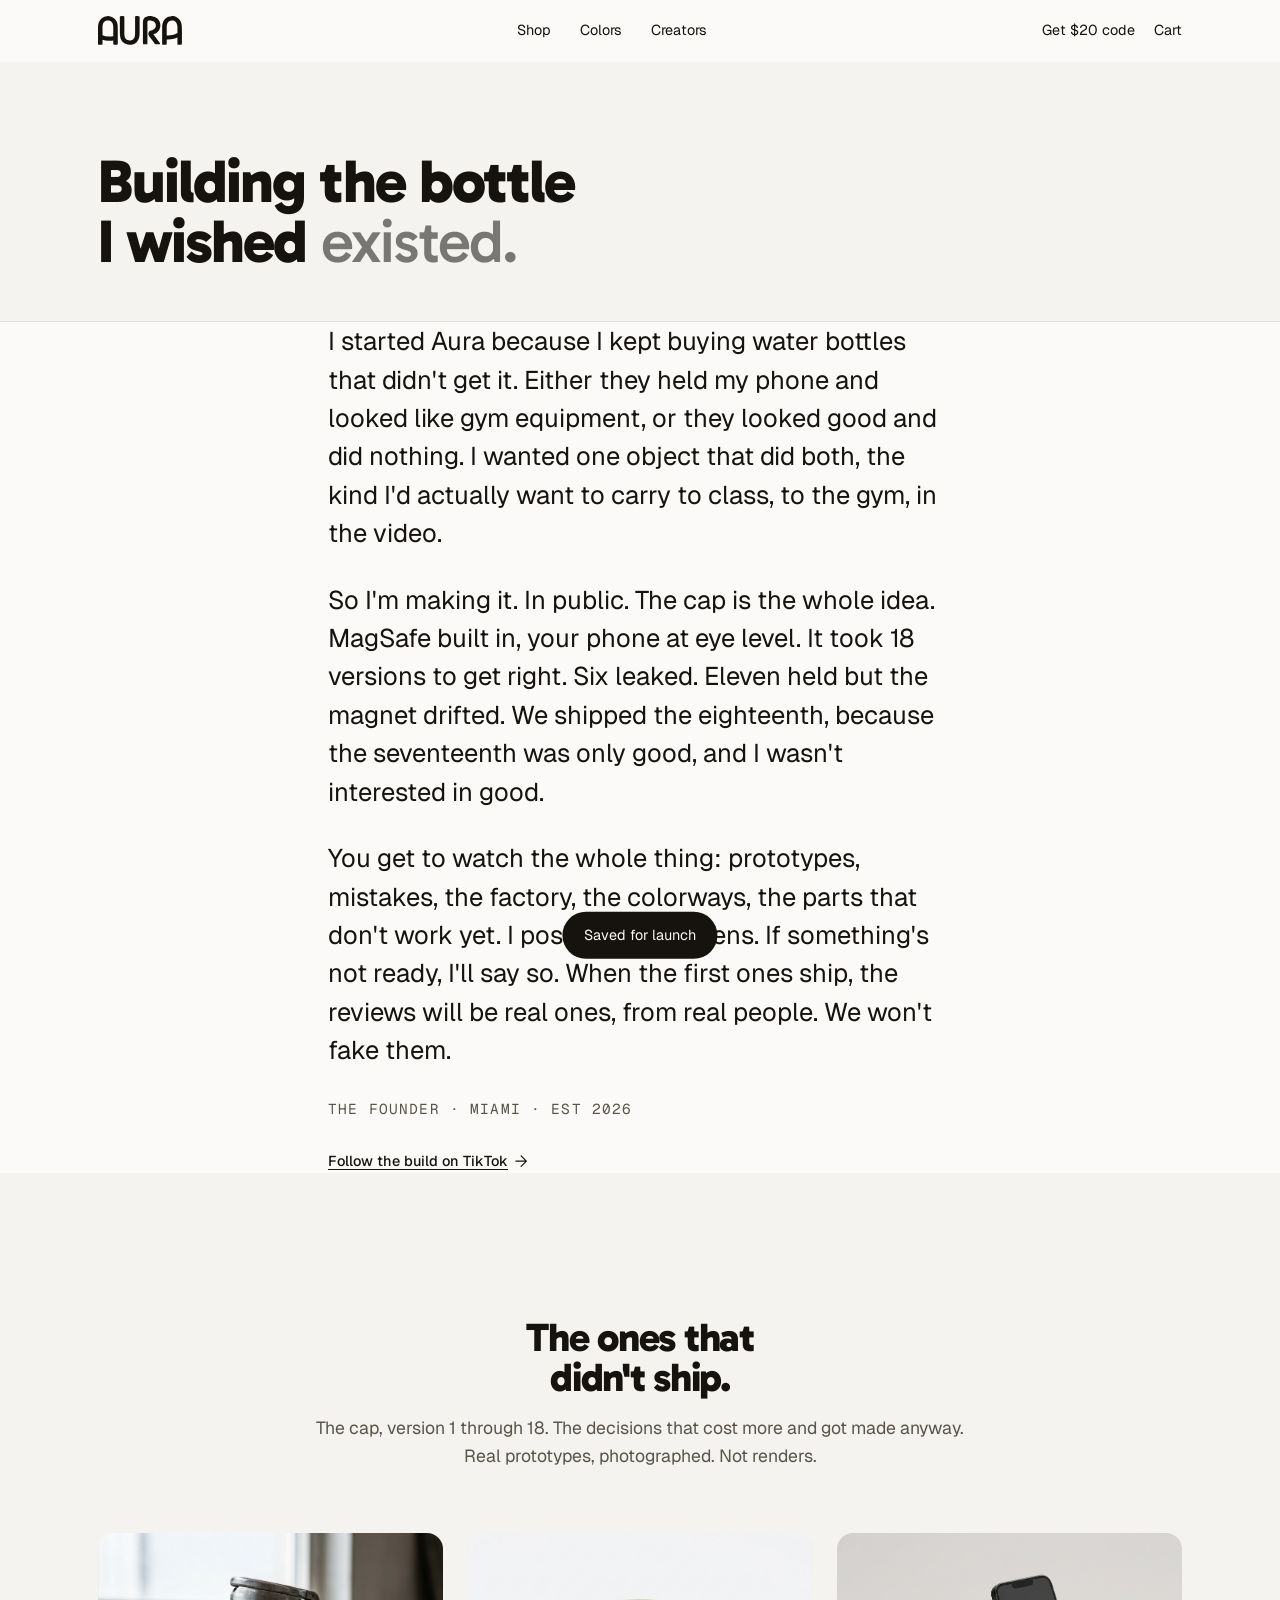
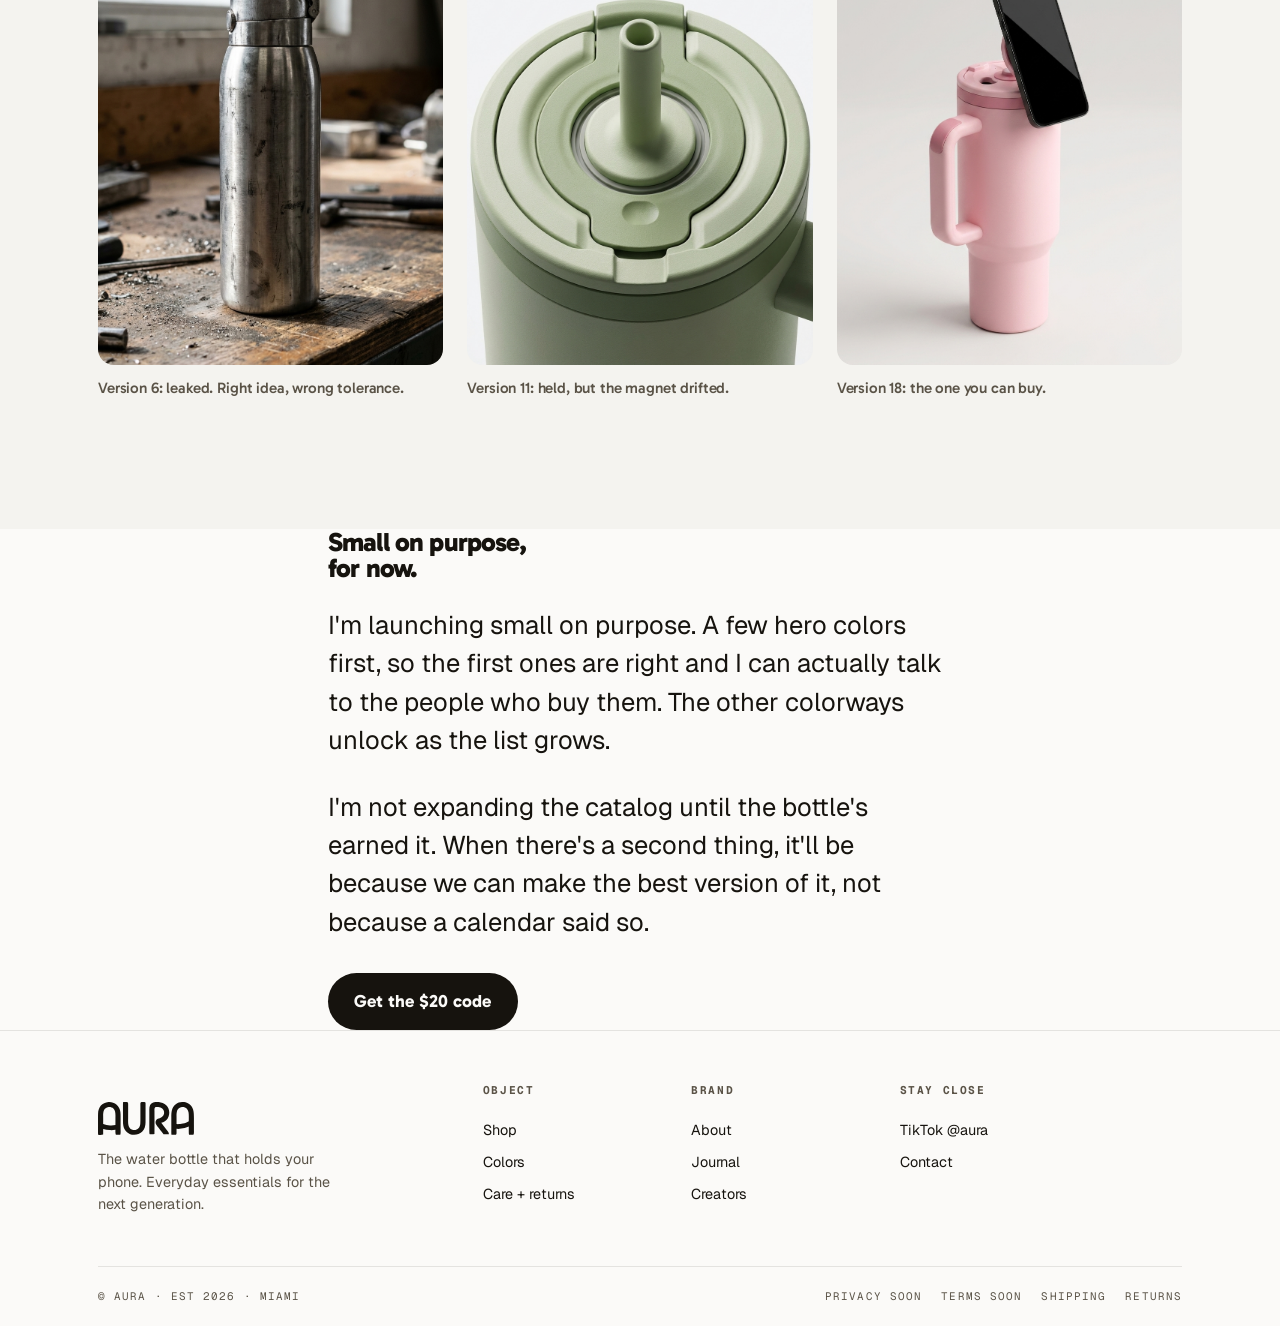
==== commit e9c6cd39: "feat: add creator program page and integrate with site navigation" ====
--- a/about.html
+++ b/about.html
@@ -20,6 +20,7 @@
     <div class="nav-links">
       <a href="shop.html">Shop</a>
       <a href="colors.html">Colors</a>
+      <a href="creators.html">Creators</a>
     </div>
     <div class="nav-utils">
       <a href="index.html#waitlist">Get $20 code</a>
@@ -29,7 +30,7 @@
 </nav>
 <div class="mobile-nav" id="mobileNav">
   <div class="mobile-nav-top"><a href="index.html" class="logo">Aura</a><button class="mobile-nav-close nav-toggle" aria-label="Close menu"><svg viewBox="0 0 24 24" fill="none" stroke="currentColor" stroke-width="1.4"><path d="M6 6l12 12M18 6L6 18" stroke-linecap="round"/></svg></button></div>
-  <div class="mobile-nav-links"><a href="shop.html">Shop</a><a href="colors.html">Colors</a><a href="cart.html">Cart</a></div>
+  <div class="mobile-nav-links"><a href="shop.html">Shop</a><a href="colors.html">Colors</a><a href="creators.html">Creators</a><a href="cart.html">Cart</a></div>
   <div class="mobile-nav-foot"><a href="index.html#waitlist">Get $20 code</a><a href="https://www.tiktok.com/@aura">TikTok @aura</a><a href="about.html">Contact</a></div>
 </div>
 
@@ -83,7 +84,7 @@
         <p class="note">The water bottle that holds your phone. Everyday essentials for the next generation.</p>
       </div>
       <div class="foot-col"><h4>Object</h4><a href="shop.html">Shop</a><a href="colors.html">Colors</a><a href="shop.html#care">Care + returns</a></div>
-      <div class="foot-col"><h4>Brand</h4><a href="about.html">About</a><a href="journal.html">Journal</a><a href="index.html#founder">Field notes</a></div>
+      <div class="foot-col"><h4>Brand</h4><a href="about.html">About</a><a href="journal.html">Journal</a><a href="creators.html">Creators</a></div>
       <div class="foot-col"><h4>Stay close</h4><a href="https://www.tiktok.com/@aura">TikTok @aura</a><a href="about.html">Contact</a></div>
     </div>
     <div class="foot-bottom"><span>© Aura · EST 2026 · Miami</span><span class="links"><span>Privacy soon</span><span>Terms soon</span><a href="shop.html#care">Shipping</a><a href="shop.html#care">Returns</a></span></div>
--- a/assets/aura.css
+++ b/assets/aura.css
@@ -994,3 +994,122 @@
     display: none;
   }
 }
+
+/* ============================================================
+   CREATORS / PARTNERSHIPS PAGE
+   ============================================================ */
+.kicker { font-family: var(--display); font-weight: 600; font-size: var(--s--1); letter-spacing: 0; color: var(--ink-mute); }
+
+.creator-hero { background: var(--ink); color: var(--cream); text-align: center; padding-block: clamp(4.5rem, 10vw, 9rem); overflow: hidden; }
+.creator-hero .kicker { color: #c7bdb1; }
+.creator-hero h1 { color: var(--cream); font-size: var(--s-4); line-height: 0.96; max-width: 17ch; margin: 0.9rem auto 0; }
+.creator-hero h1 em { opacity: 0.5; }
+.creator-hero p { color: #d8cfc4; max-width: 50ch; margin: 1.3rem auto 0; font-size: var(--s-1); line-height: 1.4; }
+.creator-hero .cta-row { margin-top: 2.2rem; }
+.creator-hero .btn { background: var(--cream); color: var(--ink); }
+.creator-hero .btn:hover { background: #fff; }
+.creator-hero .text-link { color: var(--cream); }
+
+/* shared section intro for this page */
+.section-intro { text-align: center; max-width: 22ch; margin: 0 auto clamp(2.5rem, 5vw, 4rem); }
+.section-intro.wide { max-width: 30ch; }
+.section-intro h2 { font-size: var(--s-2); }
+.section-intro p { color: var(--ink-soft); max-width: 48ch; margin: 1rem auto 0; }
+
+/* perks reuse .cards/.card; numbered steps reuse the same grid */
+.perk h3 { font-size: var(--s-1); margin-bottom: 0.5rem; }
+.perk p { color: var(--ink-soft); font-size: var(--s--1); }
+
+/* "who we look for" */
+.lookfor { background: var(--cream-2); text-align: center; }
+.lookfor h2 { font-size: var(--s-3); max-width: 18ch; margin: 0 auto; }
+.lookfor .tags { display: flex; flex-wrap: wrap; gap: 0.6rem; justify-content: center; margin-top: clamp(1.8rem, 4vw, 2.6rem); }
+.lookfor .tags span { font-family: var(--display); font-weight: 600; font-size: var(--s--1); padding: 0.55em 1.05em; border-radius: 999px; border: 1px solid var(--line); background: var(--paper); }
+
+/* application form */
+.apply { text-align: center; }
+.apply-form { max-width: 560px; margin: clamp(1.6rem, 3vw, 2.5rem) auto 0; display: grid; gap: 0.7rem; text-align: left; }
+.apply-form label.sr-only { position: absolute; width: 1px; height: 1px; overflow: hidden; clip: rect(0 0 0 0); }
+.apply-form input, .apply-form select, .apply-form textarea { width: 100%; border: 1px solid var(--line); border-radius: 14px; padding: 0.9em 1.1em; font: inherit; background: var(--paper); color: var(--ink); outline: none; transition: border-color 0.2s; }
+.apply-form input:focus, .apply-form select:focus, .apply-form textarea:focus { border-color: var(--ink); }
+.apply-form input::placeholder, .apply-form textarea::placeholder { color: #9a958b; }
+.apply-form textarea { min-height: 120px; resize: vertical; }
+.apply-form .row2 { display: grid; grid-template-columns: 1fr 1fr; gap: 0.7rem; }
+.apply-form .btn { width: 100%; justify-content: center; margin-top: 0.5rem; }
+@media (max-width: 560px) { .apply-form .row2 { grid-template-columns: 1fr; } }
+
+/* ============================================================
+   CREATORS PAGE — beautiful pass (color + bento + motion)
+   ============================================================ */
+
+/* hero: soft aura glow + handle/offer marquee */
+.creator-hero { position: relative; }
+.creator-hero::before {
+  content: ''; position: absolute; inset: 0; z-index: 0; pointer-events: none;
+  background:
+    radial-gradient(42% 52% at 20% 16%, rgba(143,194,207,0.32), transparent 70%),
+    radial-gradient(40% 50% at 82% 24%, rgba(198,180,214,0.30), transparent 72%),
+    radial-gradient(50% 60% at 52% 104%, rgba(221,129,112,0.22), transparent 70%);
+}
+.creator-hero > .wrap { position: relative; z-index: 1; }
+
+.marquee { margin-top: clamp(2.2rem, 5vw, 3.4rem); overflow: hidden;
+  -webkit-mask-image: linear-gradient(90deg, transparent, #000 12%, #000 88%, transparent);
+  mask-image: linear-gradient(90deg, transparent, #000 12%, #000 88%, transparent); }
+.marquee-track { display: inline-flex; align-items: center; gap: 1.4rem; white-space: nowrap; animation: marquee 26s linear infinite; will-change: transform; }
+.marquee:hover .marquee-track { animation-play-state: paused; }
+.marquee span { font-family: var(--display); font-weight: 600; font-size: var(--s-0); color: #d8cfc4; display: inline-flex; align-items: center; gap: 1.4rem; }
+.marquee span::after { content: ''; width: 5px; height: 5px; border-radius: 999px; background: currentColor; opacity: 0.45; }
+@keyframes marquee { from { transform: translateX(0); } to { transform: translateX(-50%); } }
+
+/* bento perks */
+.bento { display: grid; grid-template-columns: repeat(3, 1fr); grid-auto-flow: dense; gap: clamp(0.8rem, 1.6vw, 1.2rem); }
+.bento .tile { background: var(--paper); border: 1px solid var(--line); border-radius: 22px; padding: clamp(1.4rem, 2.4vw, 2rem); transition: transform 0.4s var(--ease), box-shadow 0.4s var(--ease); }
+.bento .tile:hover { transform: translateY(-4px); box-shadow: 0 18px 42px rgba(22,19,14,0.09); }
+.bento .tile .accent { width: 32px; height: 32px; border-radius: 999px; margin-bottom: 1rem; box-shadow: inset 0 0 0 4px rgba(255,255,255,0.55); }
+.bento .tile h3 { font-size: var(--s-1); margin-bottom: 0.4rem; }
+.bento .tile p { color: var(--ink-soft); font-size: var(--s--1); }
+.bento .tile.big { grid-column: span 2; grid-row: span 2; background: var(--ink); color: var(--cream); display: flex; flex-direction: column; justify-content: space-between; gap: 1.4rem; }
+.bento .tile.big h3 { font-size: var(--s-2); margin: 0; }
+.bento .tile.big p { color: #d8cfc4; font-size: var(--s-0); }
+.bento .tile.big .btn { align-self: flex-start; background: var(--cream); color: var(--ink); }
+.bento .tile.big .btn:hover { background: #fff; }
+@media (max-width: 820px) { .bento { grid-template-columns: 1fr 1fr; } .bento .tile.big { grid-column: span 2; grid-row: auto; } }
+@media (max-width: 520px) { .bento { grid-template-columns: 1fr; } .bento .tile.big { grid-column: auto; } }
+
+/* how it works: numbered timeline */
+.steps { display: grid; grid-template-columns: repeat(3, 1fr); gap: clamp(1.4rem, 3vw, 2.5rem); margin-top: clamp(2rem, 4vw, 3rem); position: relative; }
+.steps::before { content: ''; position: absolute; top: 26px; left: 16%; right: 16%; height: 2px; background: var(--line); }
+.steps .step { position: relative; z-index: 1; text-align: center; }
+.steps .step .dot { width: 52px; height: 52px; border-radius: 999px; display: grid; place-items: center; margin: 0 auto 1.1rem; background: var(--ink); color: var(--cream); font-family: var(--display); font-weight: 800; }
+.steps .step h3 { font-size: var(--s-1); }
+.steps .step p { color: var(--ink-soft); font-size: var(--s--1); max-width: 30ch; margin: 0.4rem auto 0; }
+@media (max-width: 760px) { .steps { grid-template-columns: 1fr; } .steps::before { display: none; } }
+
+/* colored vibe tags */
+.lookfor .tags span { border: 0; color: var(--ink); }
+.lookfor .tags span:nth-child(4n+1) { background: rgba(143,194,207,0.22); }
+.lookfor .tags span:nth-child(4n+2) { background: rgba(198,180,214,0.24); }
+.lookfor .tags span:nth-child(4n+3) { background: rgba(122,139,111,0.20); }
+.lookfor .tags span:nth-child(4n+4) { background: rgba(221,129,112,0.20); }
+
+/* application form as a card */
+.apply-form { background: var(--paper); border: 1px solid var(--line); border-radius: 24px; padding: clamp(1.4rem, 3vw, 2.2rem); box-shadow: 0 18px 50px rgba(22,19,14,0.06); }
+.apply-form input, .apply-form select, .apply-form textarea { background: var(--cream); }
+
+@media (prefers-reduced-motion: reduce) { .marquee-track { animation: none; } }
+
+/* creators hero: split layout with influencer photo */
+.creator-hero-grid { display: grid; grid-template-columns: 1.05fr 0.95fr; gap: clamp(2rem, 5vw, 4.5rem); align-items: center; text-align: left; }
+.creator-hero-grid h1 { margin: 0; max-width: 15ch; }
+.creator-hero-grid p { margin: 1.3rem 0 0; max-width: 46ch; }
+.creator-hero-grid .cta-row { justify-content: flex-start; margin-top: 2rem; }
+.creator-hero-photo { position: relative; }
+.creator-hero-photo img { width: 100%; aspect-ratio: 4/5; object-fit: cover; border-radius: 24px; box-shadow: 0 30px 70px rgba(0,0,0,0.5); display: block; }
+.creator-hero .marquee { margin-top: clamp(2.5rem, 5vw, 3.5rem); }
+@media (max-width: 860px) {
+  .creator-hero-grid { grid-template-columns: 1fr; text-align: center; }
+  .creator-hero-grid h1, .creator-hero-grid p { margin-inline: auto; }
+  .creator-hero-grid .cta-row { justify-content: center; }
+  .creator-hero-photo { max-width: 420px; margin: 0 auto; order: -1; }
+}
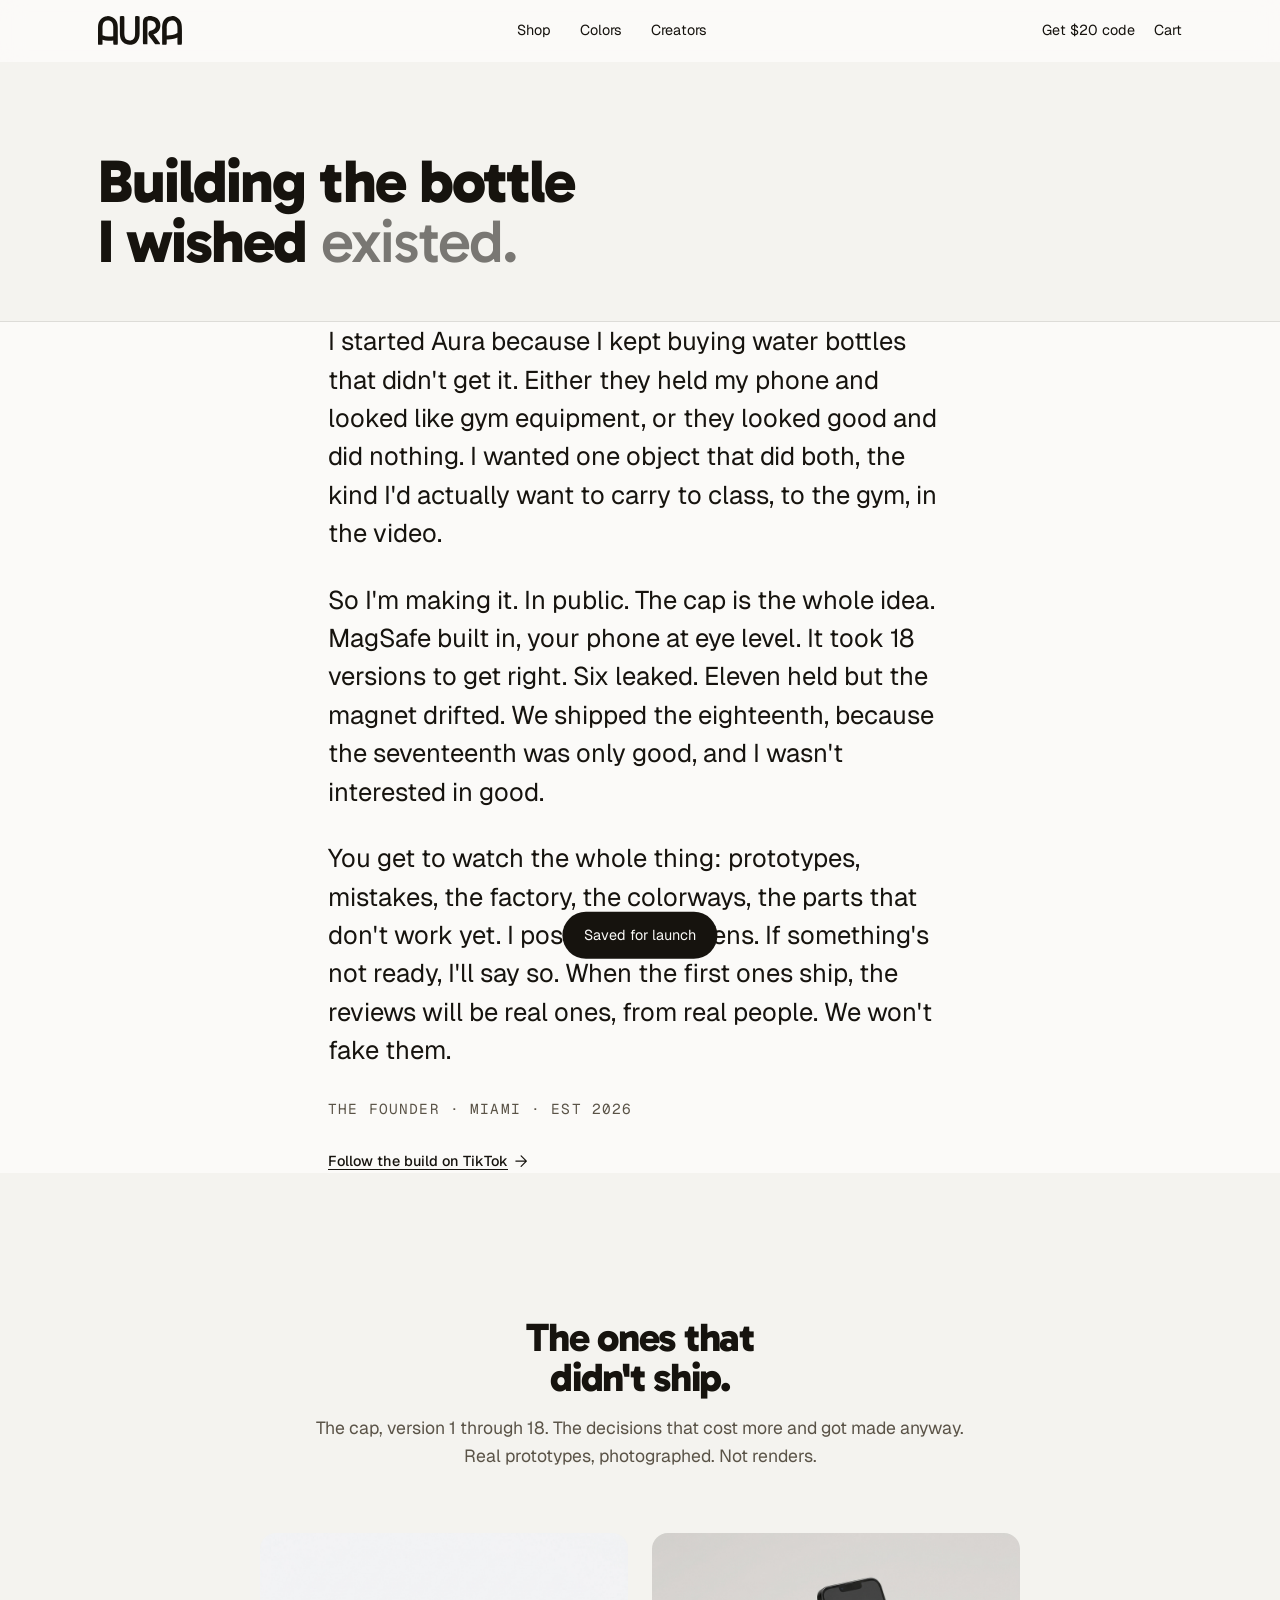
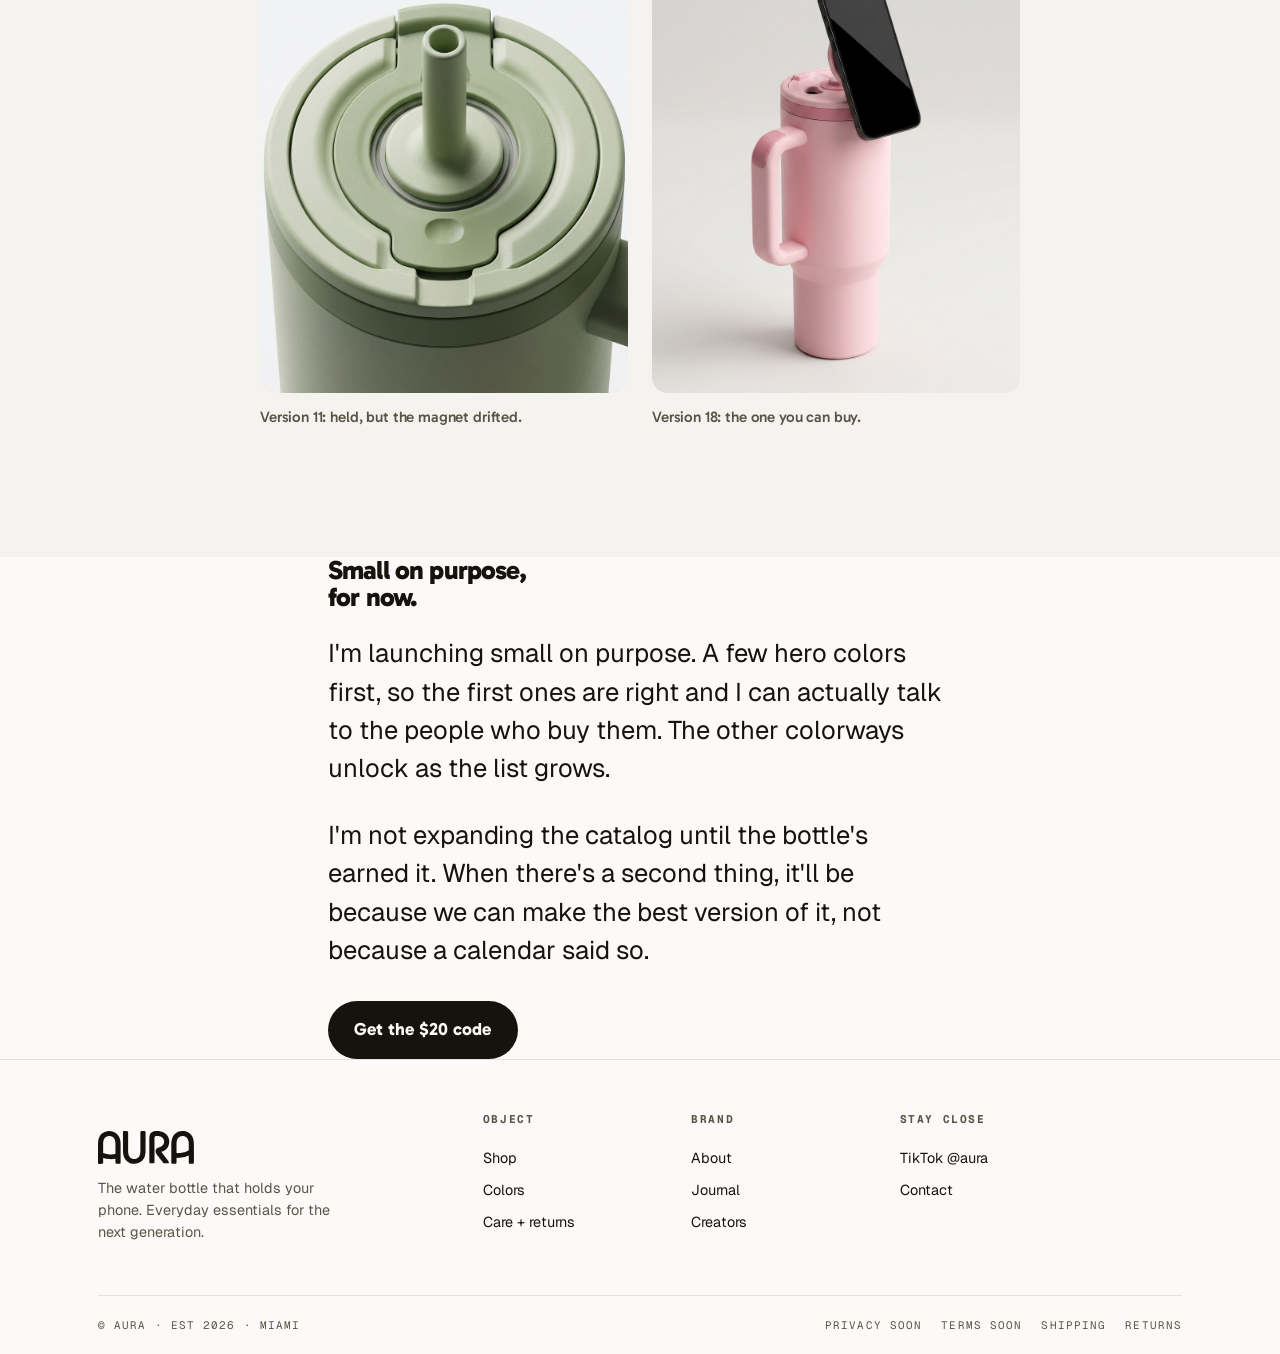
==== commit 2e95fe7f: "fix: inline logo mask (file:// safe), drop forged-prototype image - Logo: inline wordmark.svg as dat" ====
--- a/about.html
+++ b/about.html
@@ -57,8 +57,7 @@
   <div class="wrap">
     <h2>The ones that<br>didn't ship.</h2>
     <p class="obj-body">The cap, version 1 through 18. The decisions that cost more and got made anyway. Real prototypes, photographed. Not renders.</p>
-    <div class="object-row">
-      <figure class="reveal"><img src="assets/img/prototype.png" alt="A bare-steel early Aura prototype on a workbench"><figcaption>Version 6: leaked. Right idea, wrong tolerance.</figcaption></figure>
+    <div class="object-row" style="grid-template-columns:repeat(2,1fr);max-width:760px;margin-inline:auto">
       <figure class="reveal"><img src="assets/img/cap.png" alt="The finished Aura cap, close up"><figcaption>Version 11: held, but the magnet drifted.</figcaption></figure>
       <figure class="reveal"><img src="assets/img/magsafe.png" alt="A phone snapped to the finished Aura MagSafe cap"><figcaption>Version 18: the one you can buy.</figcaption></figure>
     </div>
--- a/assets/aura.css
+++ b/assets/aura.css
@@ -63,8 +63,8 @@
   color: var(--ink);
   font-size: 0;
   background-color: currentColor;
-  -webkit-mask: url("img/wordmark.svg") no-repeat center / contain;
-  mask: url("img/wordmark.svg") no-repeat center / contain;
+  -webkit-mask: url("[data-uri]") no-repeat center / contain;
+  mask: url("[data-uri]") no-repeat center / contain;
 }
 
 /* buttons — pill, friendly/rounded */
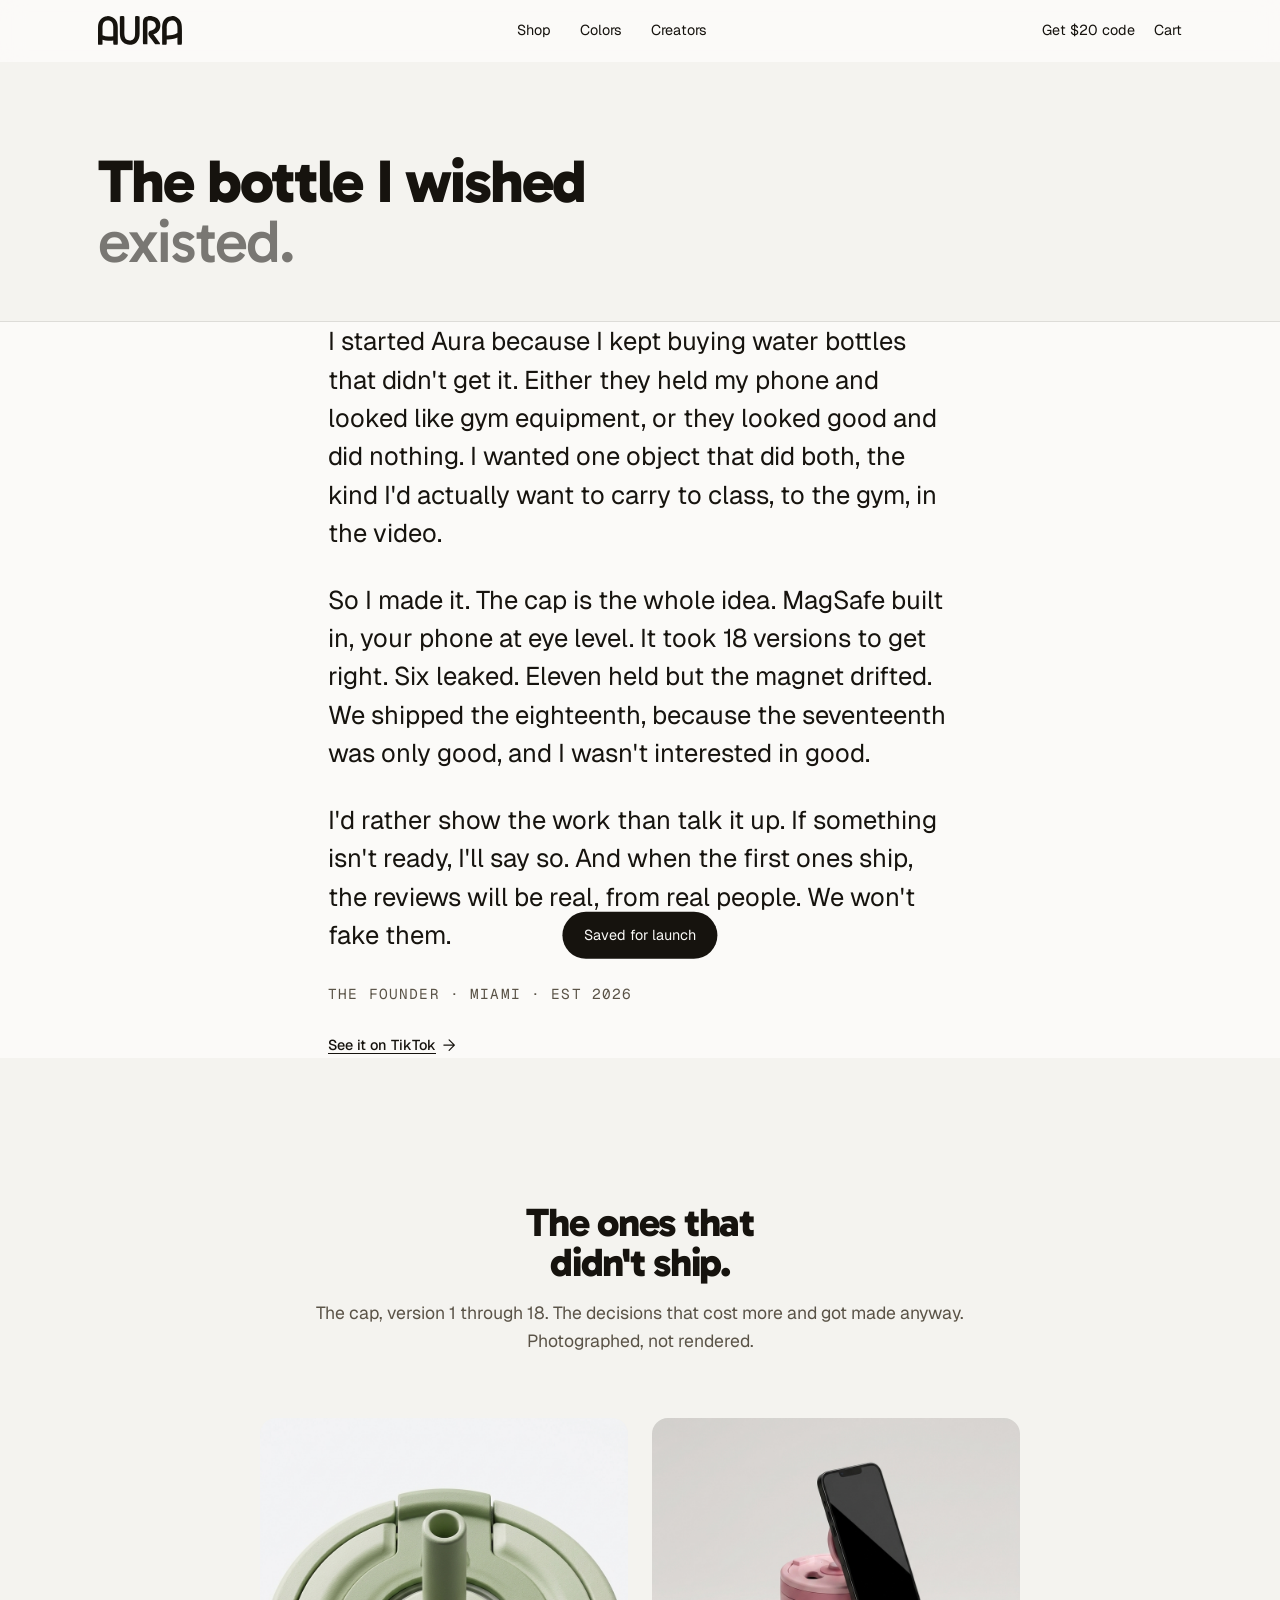
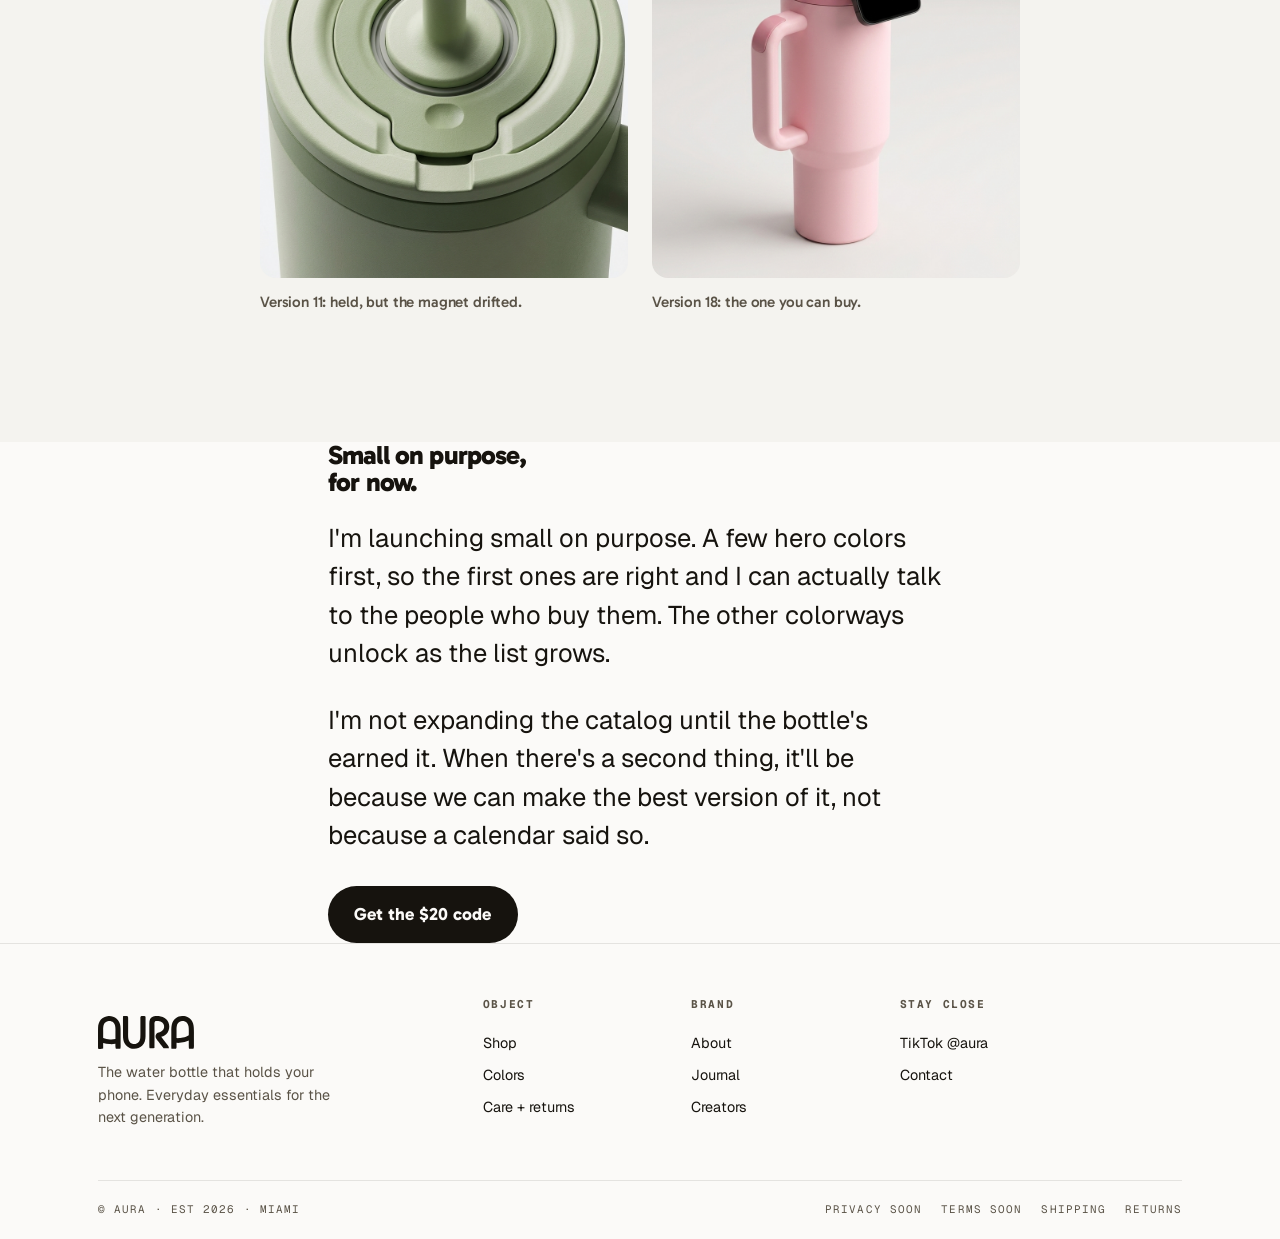
==== commit c9c6ba6e: "copy: roll v3 quiet-confidence voice across about/journal/creators - Purge 'building in public' fram" ====
--- a/about.html
+++ b/about.html
@@ -3,8 +3,8 @@
 <head>
   <meta charset="utf-8" />
   <meta name="viewport" content="width=device-width, initial-scale=1, viewport-fit=cover" />
-  <title>Aura · Building the bottle I wished existed.</title>
-  <meta name="description" content="Building Aura in public from Miami: prototypes, mistakes, factory and all. The cap took 18 versions. You get to watch it happen." />
+  <title>Aura · The bottle I wished existed.</title>
+  <meta name="description" content="Built in Miami. The cap took 18 versions before one held. The story of how Aura got made, and why it's the one you'll keep." />
   <link rel="preconnect" href="https://fonts.googleapis.com" />
   <link rel="preconnect" href="https://fonts.gstatic.com" crossorigin />
   <link href="https://fonts.googleapis.com/css2?family=Gabarito:wght@400;500;600;700;800;900&family=Geist:wght@300;400;500;600&family=Geist+Mono:wght@400;500&display=swap" rel="stylesheet" />
@@ -37,7 +37,7 @@
 <!-- ===== HERO ===== -->
 <header class="about-hero">
   <div class="wrap">
-    <h1>Building the bottle<br>I wished <em>existed.</em></h1>
+    <h1>The bottle I wished<br><em>existed.</em></h1>
   </div>
 </header>
 
@@ -45,10 +45,10 @@
 <section>
   <div class="wrap letter reveal">
     <p>I started Aura because I kept buying water bottles that didn't get it. Either they held my phone and looked like gym equipment, or they looked good and did nothing. I wanted one object that did both, the kind I'd actually want to carry to class, to the gym, in the video.</p>
-    <p>So I'm making it. In public. The cap is the whole idea. MagSafe built in, your phone at eye level. It took 18 versions to get right. Six leaked. Eleven held but the magnet drifted. We shipped the eighteenth, because the seventeenth was only good, and I wasn't interested in good.</p>
-    <p>You get to watch the whole thing: prototypes, mistakes, the factory, the colorways, the parts that don't work yet. I post it as it happens. If something's not ready, I'll say so. When the first ones ship, the reviews will be real ones, from real people. We won't fake them.</p>
+    <p>So I made it. The cap is the whole idea. MagSafe built in, your phone at eye level. It took 18 versions to get right. Six leaked. Eleven held but the magnet drifted. We shipped the eighteenth, because the seventeenth was only good, and I wasn't interested in good.</p>
+    <p>I'd rather show the work than talk it up. If something isn't ready, I'll say so. And when the first ones ship, the reviews will be real, from real people. We won't fake them.</p>
     <div class="sig">the founder · Miami · est 2026</div>
-    <div style="margin-top:1.6rem"><a class="text-link" href="https://www.tiktok.com/@aura">Follow the build on TikTok <svg class="arr" viewBox="0 0 14 14" fill="none"><path d="M1 7H13M13 7L7 1M13 7L7 13" stroke="currentColor" stroke-width="1.4" stroke-linecap="round" stroke-linejoin="round"/></svg></a></div>
+    <div style="margin-top:1.6rem"><a class="text-link" href="https://www.tiktok.com/@aura">See it on TikTok <svg class="arr" viewBox="0 0 14 14" fill="none"><path d="M1 7H13M13 7L7 1M13 7L7 13" stroke="currentColor" stroke-width="1.4" stroke-linecap="round" stroke-linejoin="round"/></svg></a></div>
   </div>
 </section>
 
@@ -56,7 +56,7 @@
 <section class="object" style="background:var(--cream-2)">
   <div class="wrap">
     <h2>The ones that<br>didn't ship.</h2>
-    <p class="obj-body">The cap, version 1 through 18. The decisions that cost more and got made anyway. Real prototypes, photographed. Not renders.</p>
+    <p class="obj-body">The cap, version 1 through 18. The decisions that cost more and got made anyway. Photographed, not rendered.</p>
     <div class="object-row" style="grid-template-columns:repeat(2,1fr);max-width:760px;margin-inline:auto">
       <figure class="reveal"><img src="assets/img/cap.png" alt="The finished Aura cap, close up"><figcaption>Version 11: held, but the magnet drifted.</figcaption></figure>
       <figure class="reveal"><img src="assets/img/magsafe.png" alt="A phone snapped to the finished Aura MagSafe cap"><figcaption>Version 18: the one you can buy.</figcaption></figure>
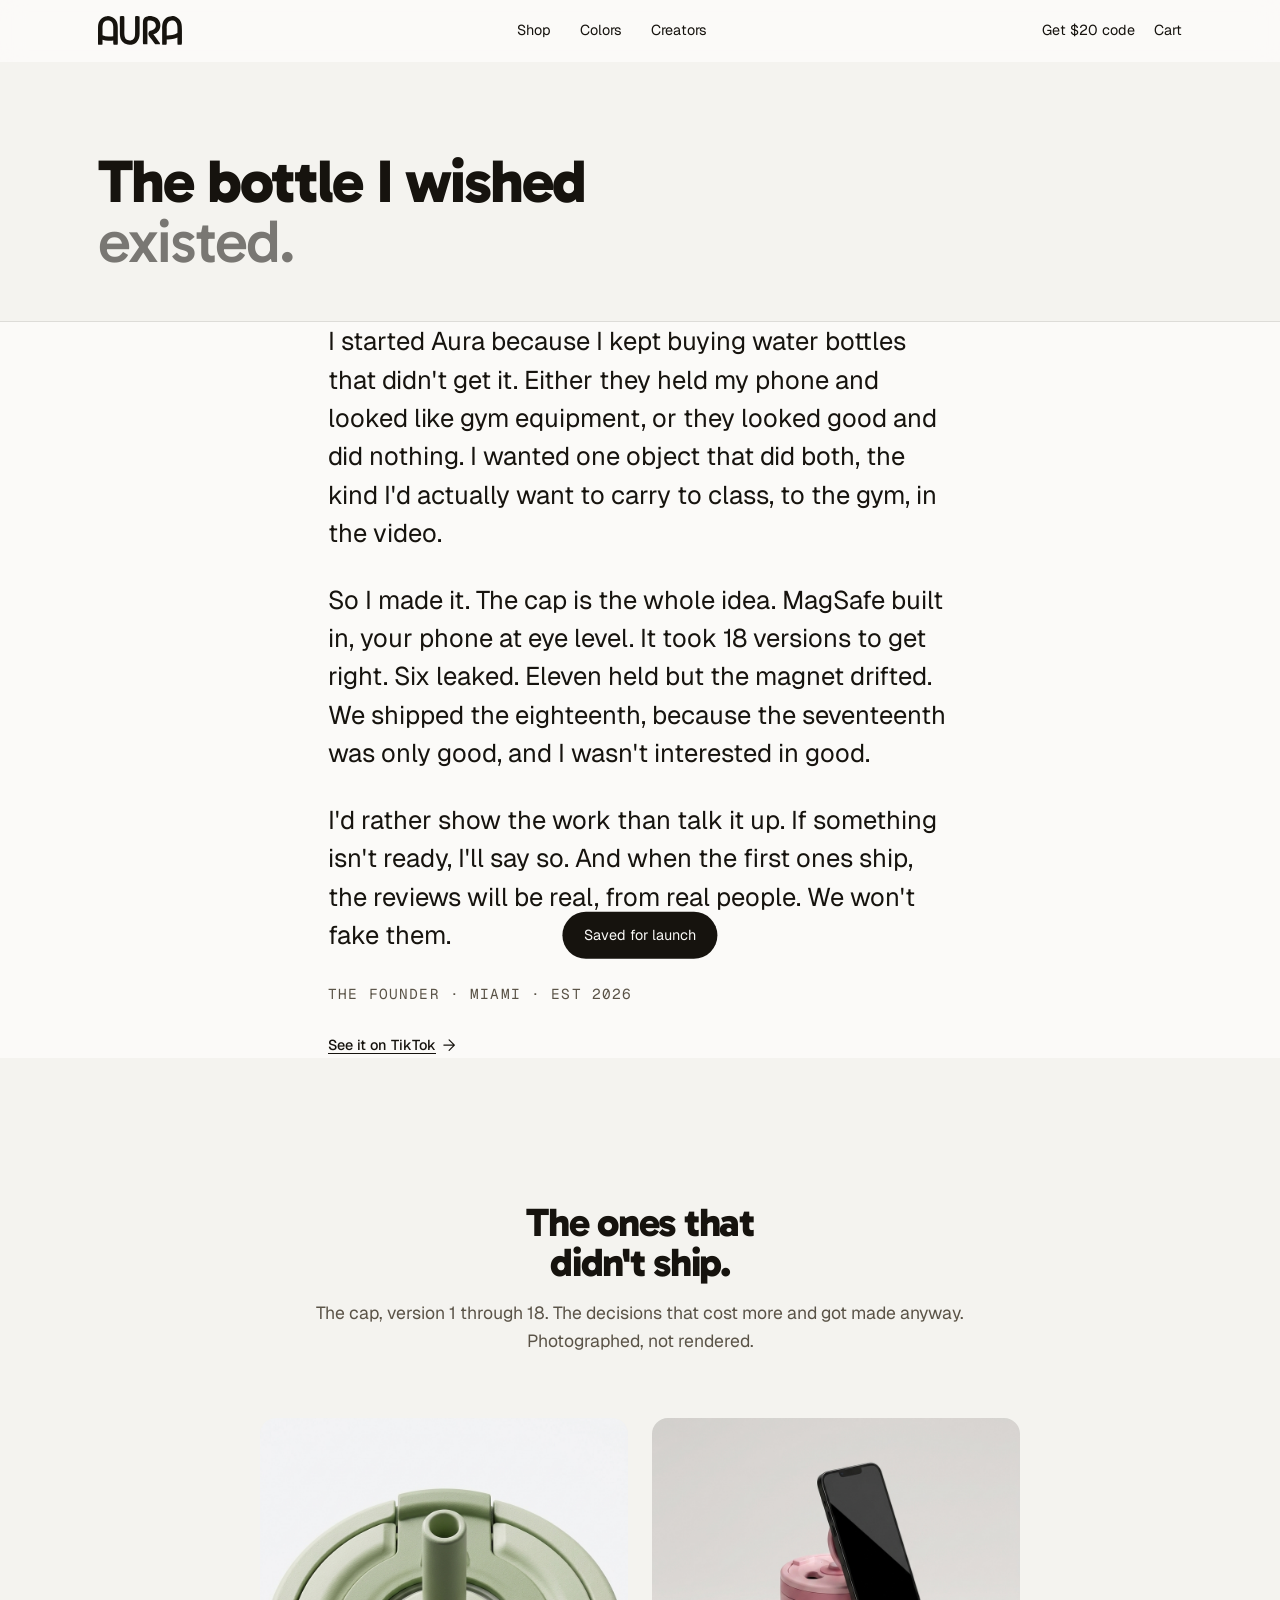
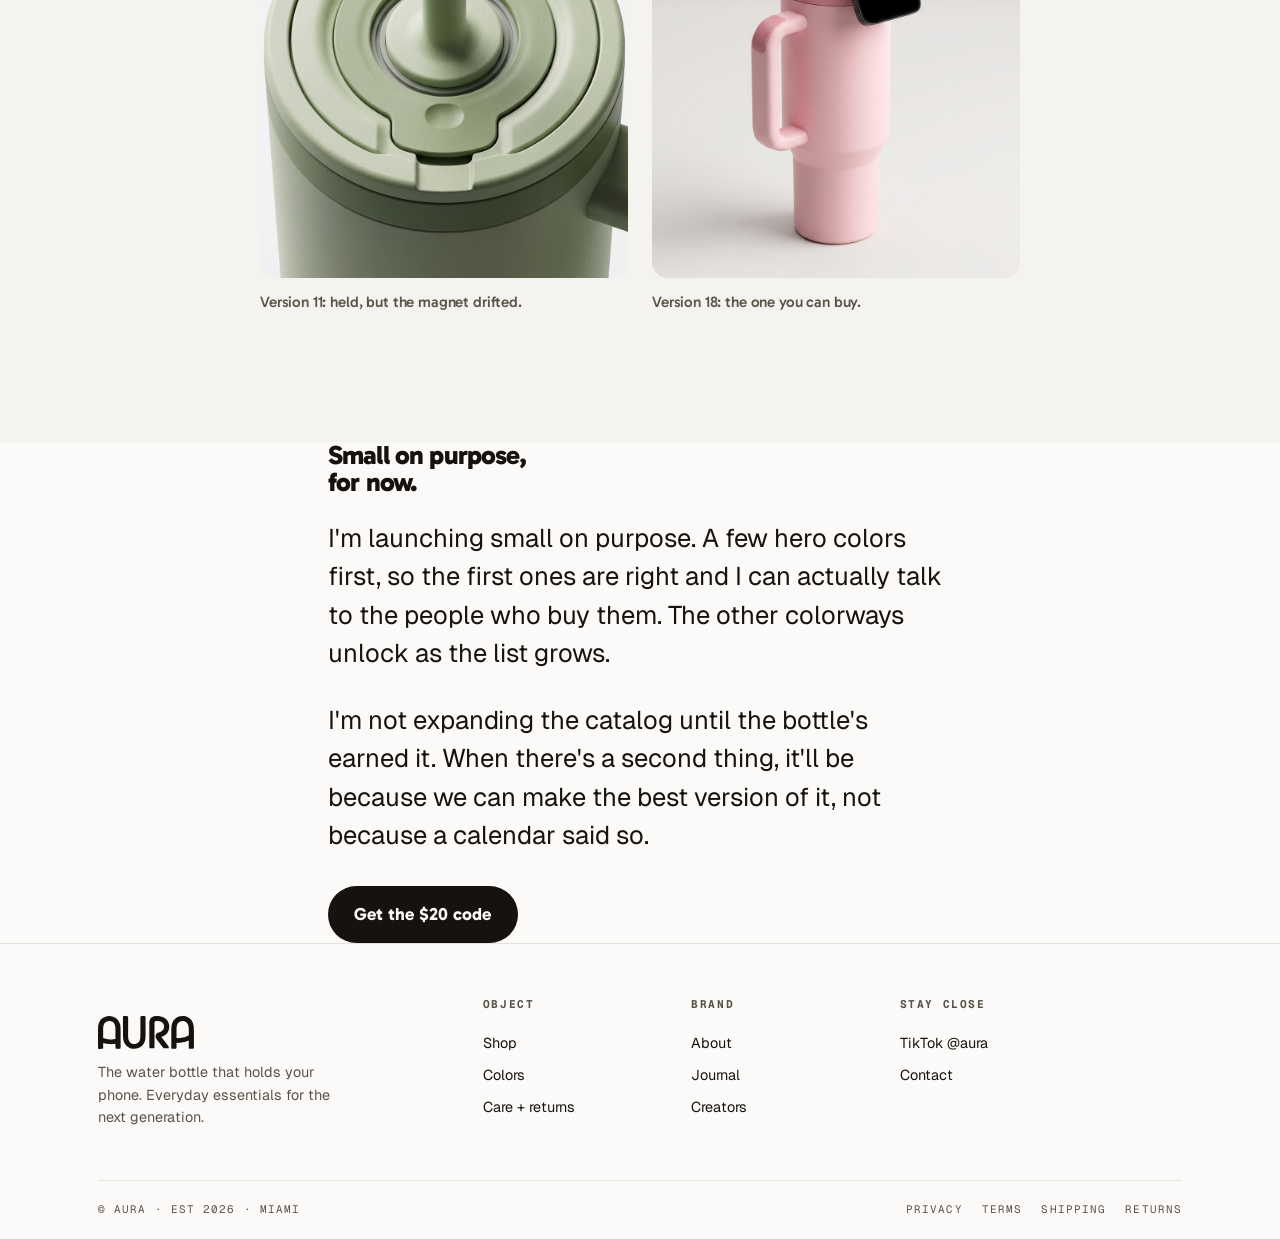
==== commit abe23ce3: "feat: contact + legal template pages, footer links, founder sig, journal image - New pages: contact." ====
--- a/about.html
+++ b/about.html
@@ -31,7 +31,7 @@
 <div class="mobile-nav" id="mobileNav">
   <div class="mobile-nav-top"><a href="index.html" class="logo">Aura</a><button class="mobile-nav-close nav-toggle" aria-label="Close menu"><svg viewBox="0 0 24 24" fill="none" stroke="currentColor" stroke-width="1.4"><path d="M6 6l12 12M18 6L6 18" stroke-linecap="round"/></svg></button></div>
   <div class="mobile-nav-links"><a href="shop.html">Shop</a><a href="colors.html">Colors</a><a href="creators.html">Creators</a><a href="cart.html">Cart</a></div>
-  <div class="mobile-nav-foot"><a href="index.html#waitlist">Get $20 code</a><a href="https://www.tiktok.com/@aura">TikTok @aura</a><a href="about.html">Contact</a></div>
+  <div class="mobile-nav-foot"><a href="index.html#waitlist">Get $20 code</a><a href="https://www.tiktok.com/@aura">TikTok @aura</a><a href="contact.html">Contact</a></div>
 </div>
 
 <!-- ===== HERO ===== -->
@@ -84,9 +84,9 @@
       </div>
       <div class="foot-col"><h4>Object</h4><a href="shop.html">Shop</a><a href="colors.html">Colors</a><a href="shop.html#care">Care + returns</a></div>
       <div class="foot-col"><h4>Brand</h4><a href="about.html">About</a><a href="journal.html">Journal</a><a href="creators.html">Creators</a></div>
-      <div class="foot-col"><h4>Stay close</h4><a href="https://www.tiktok.com/@aura">TikTok @aura</a><a href="about.html">Contact</a></div>
+      <div class="foot-col"><h4>Stay close</h4><a href="https://www.tiktok.com/@aura">TikTok @aura</a><a href="contact.html">Contact</a></div>
     </div>
-    <div class="foot-bottom"><span>© Aura · EST 2026 · Miami</span><span class="links"><span>Privacy soon</span><span>Terms soon</span><a href="shop.html#care">Shipping</a><a href="shop.html#care">Returns</a></span></div>
+    <div class="foot-bottom"><span>© Aura · EST 2026 · Miami</span><span class="links"><a href="privacy.html">Privacy</a><a href="terms.html">Terms</a><a href="shipping.html">Shipping</a><a href="returns.html">Returns</a></span></div>
   </div>
 </footer>
 
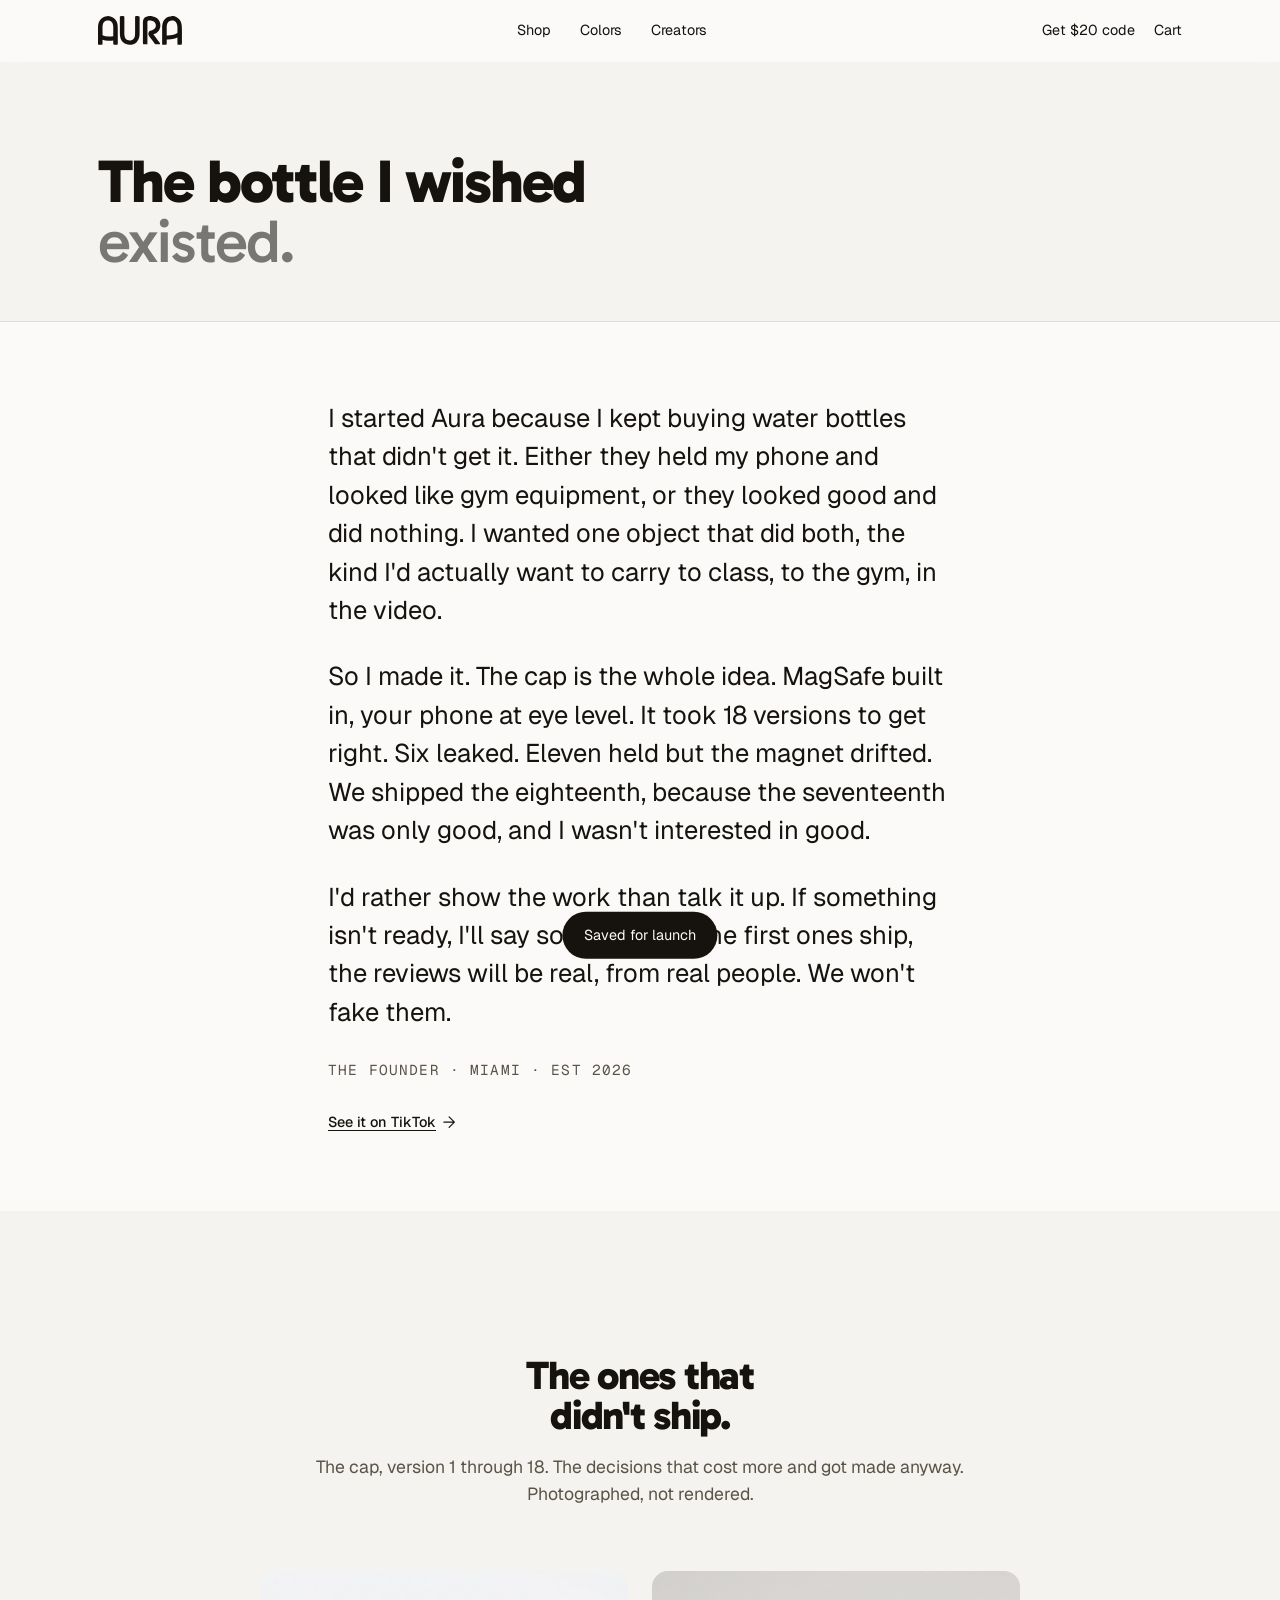
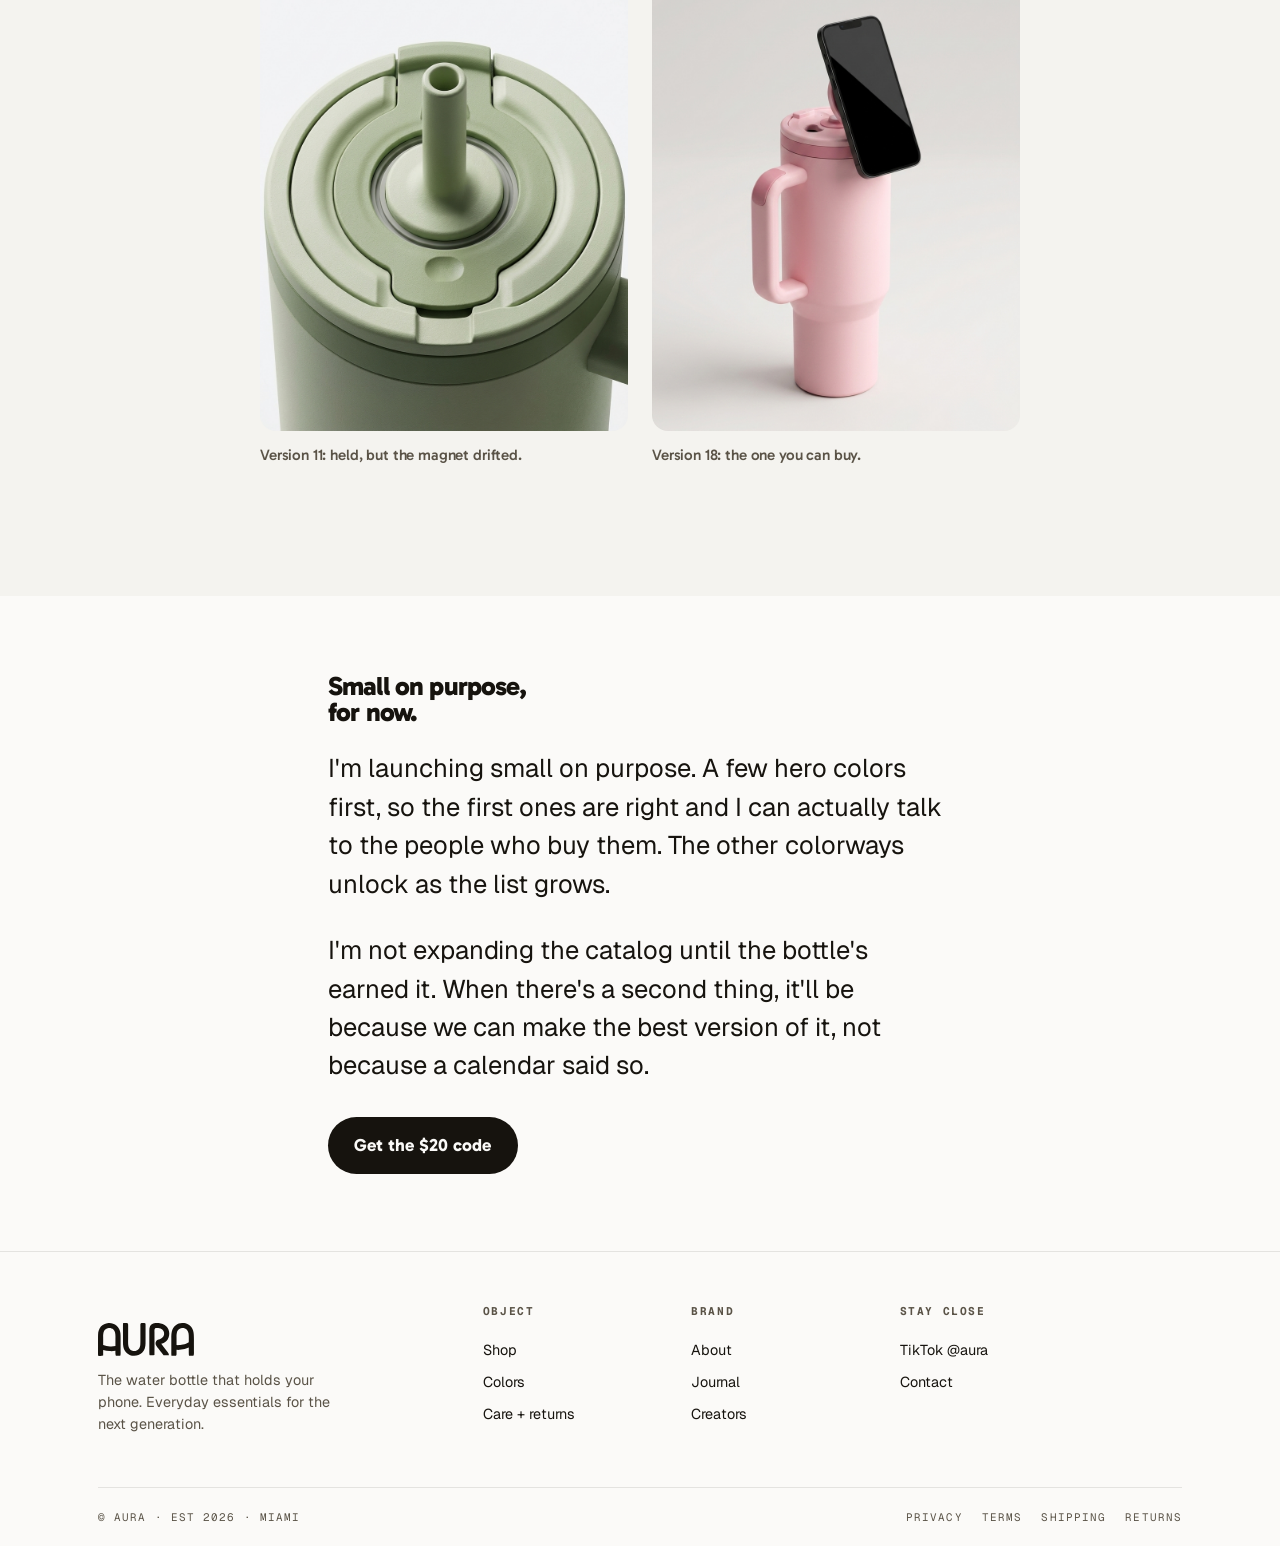
==== commit 984e7903: "fix: restore example email, add about section spacing, link Care+returns - Keep hello@aura.com as an" ====
--- a/about.html
+++ b/about.html
@@ -42,7 +42,7 @@
 </header>
 
 <!-- ===== THE LETTER ===== -->
-<section>
+<section style="padding-block:clamp(3rem,6vw,5.5rem)">
   <div class="wrap letter reveal">
     <p>I started Aura because I kept buying water bottles that didn't get it. Either they held my phone and looked like gym equipment, or they looked good and did nothing. I wanted one object that did both, the kind I'd actually want to carry to class, to the gym, in the video.</p>
     <p>So I made it. The cap is the whole idea. MagSafe built in, your phone at eye level. It took 18 versions to get right. Six leaked. Eleven held but the magnet drifted. We shipped the eighteenth, because the seventeenth was only good, and I wasn't interested in good.</p>
@@ -65,7 +65,7 @@
 </section>
 
 <!-- ===== WHAT'S NEXT ===== -->
-<section>
+<section style="padding-block:clamp(3rem,6vw,5.5rem)">
   <div class="wrap wrap-narrow letter reveal">
     <h2 style="margin:0 0 1.5rem">Small on purpose,<br>for now.</h2>
     <p>I'm launching small on purpose. A few hero colors first, so the first ones are right and I can actually talk to the people who buy them. The other colorways unlock as the list grows.</p>
@@ -82,7 +82,7 @@
         <a href="index.html" class="logo">Aura</a>
         <p class="note">The water bottle that holds your phone. Everyday essentials for the next generation.</p>
       </div>
-      <div class="foot-col"><h4>Object</h4><a href="shop.html">Shop</a><a href="colors.html">Colors</a><a href="shop.html#care">Care + returns</a></div>
+      <div class="foot-col"><h4>Object</h4><a href="shop.html">Shop</a><a href="colors.html">Colors</a><a href="returns.html">Care + returns</a></div>
       <div class="foot-col"><h4>Brand</h4><a href="about.html">About</a><a href="journal.html">Journal</a><a href="creators.html">Creators</a></div>
       <div class="foot-col"><h4>Stay close</h4><a href="https://www.tiktok.com/@aura">TikTok @aura</a><a href="contact.html">Contact</a></div>
     </div>
